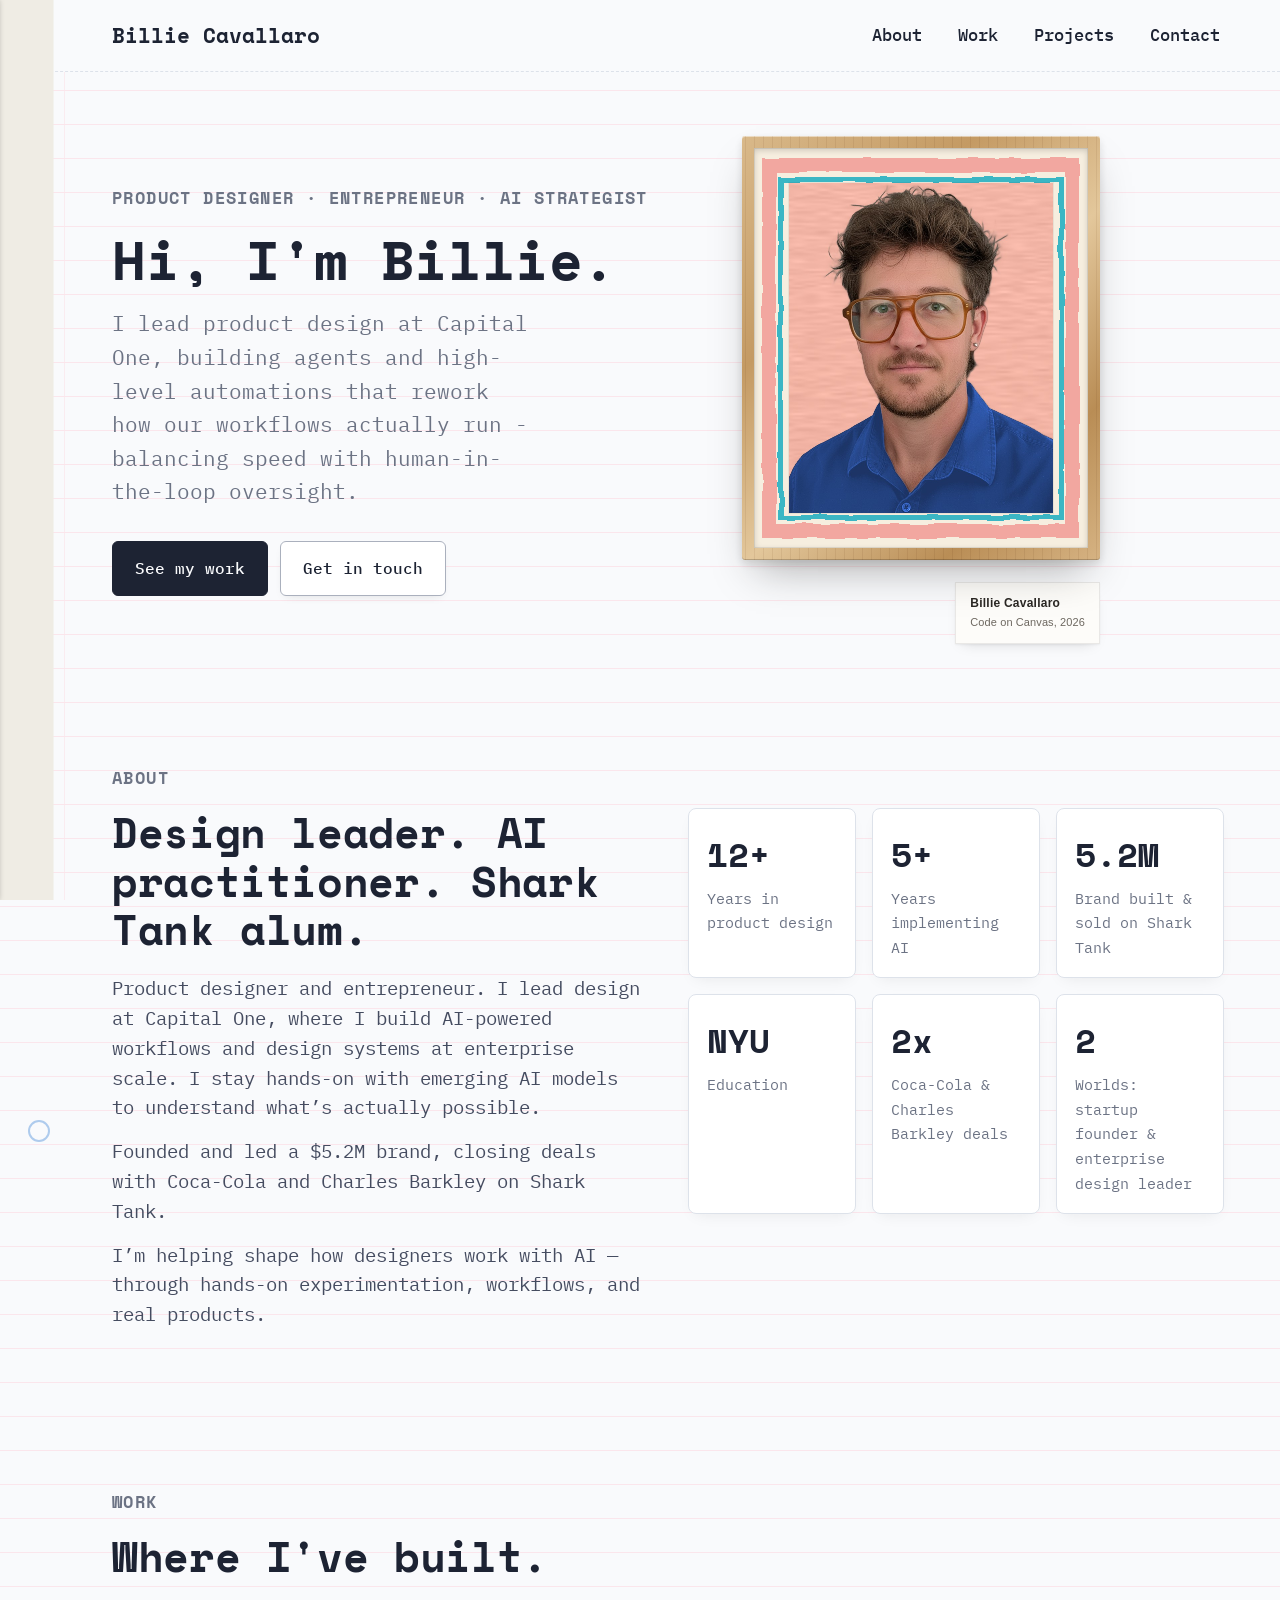
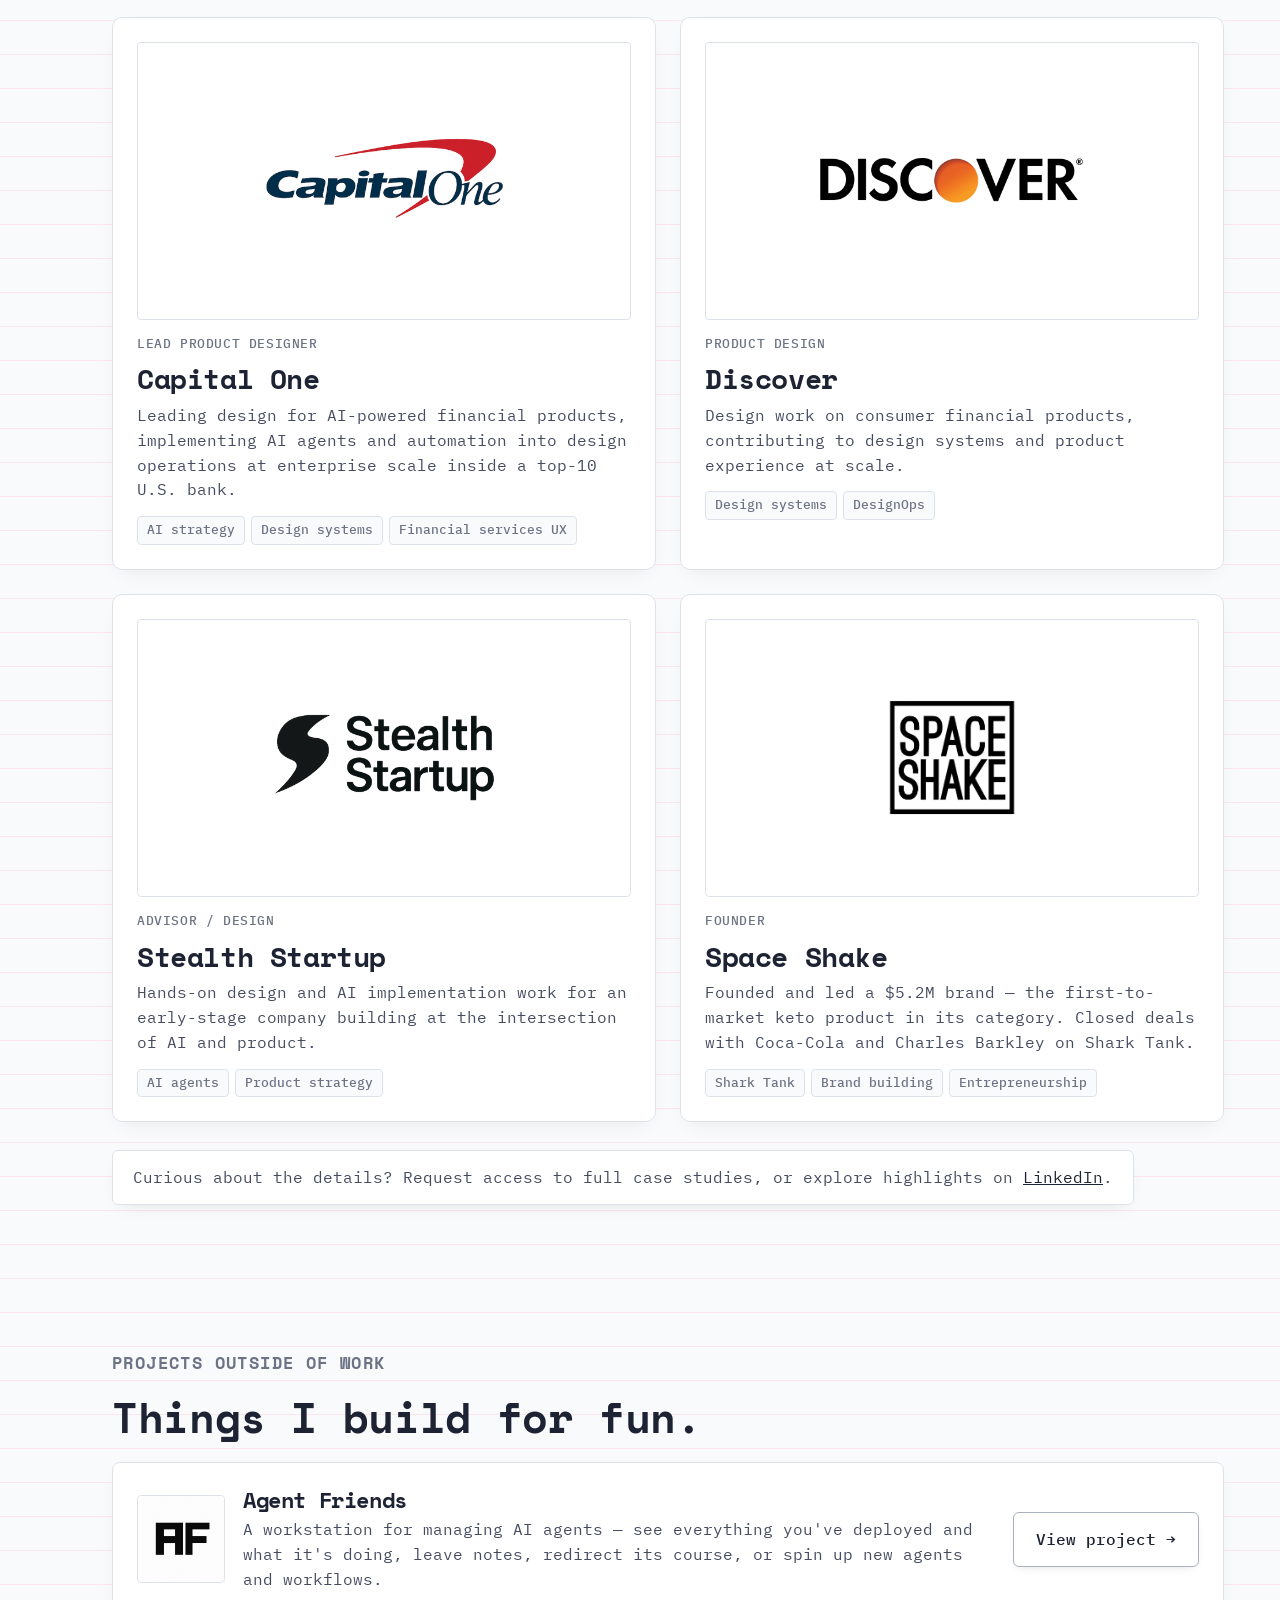
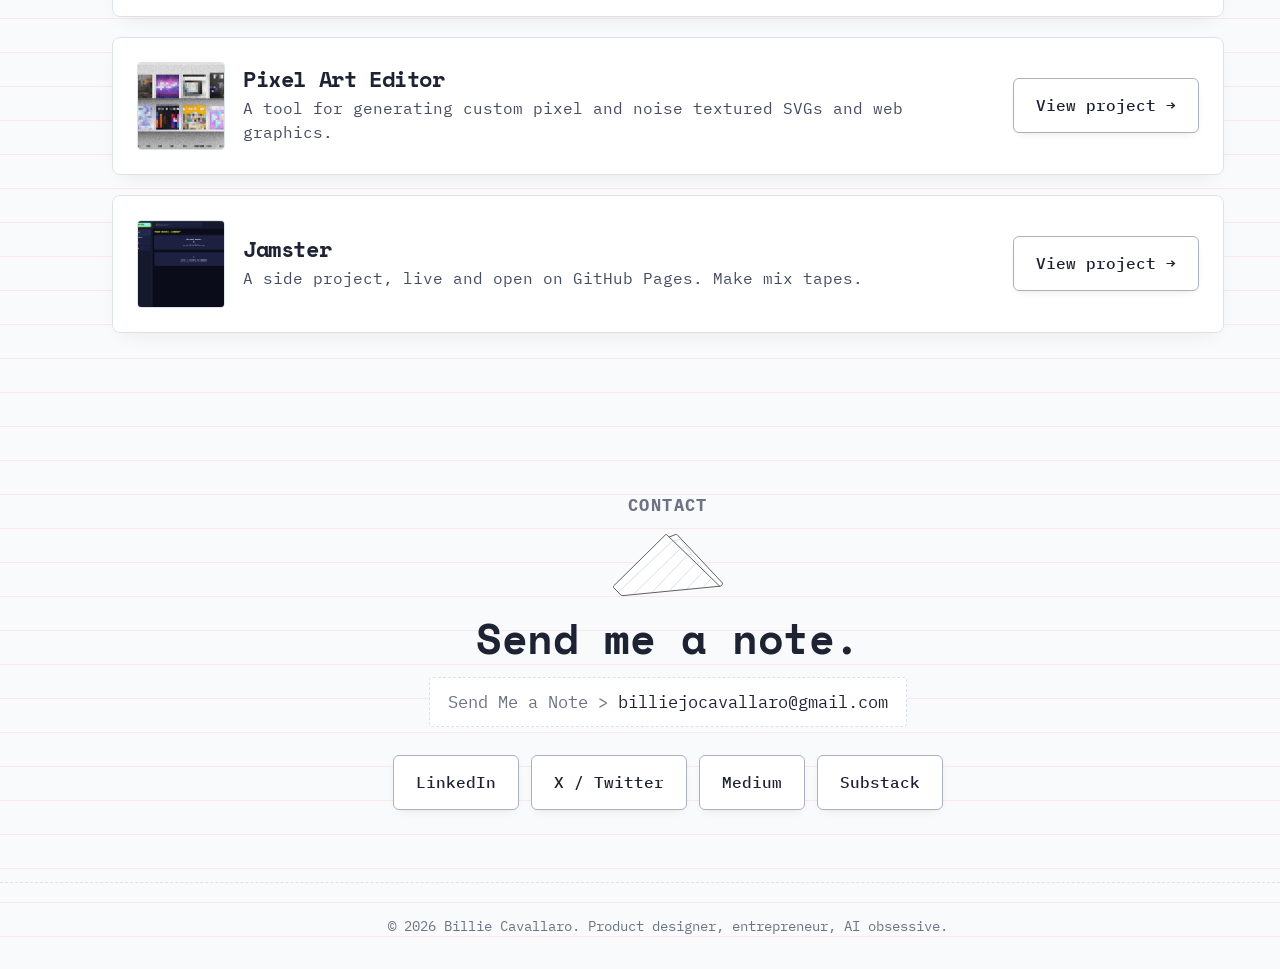
==== index.html @ ce6bfb86 "Update stat numbers in index.html" ====
<!DOCTYPE html>
<html lang="en">
<head>
<meta charset="UTF-8">
<meta name="viewport" content="width=device-width, initial-scale=1">

<title>Billie Cavallaro — Product Designer, AI Strategist, Shark Tank Alumnus</title>
<meta name="description" content="Lead product designer at Capital One with 10+ years in AI. Shark Tank alumnus who built a $5.2M brand with Coca-Cola and Charles Barkley. Teaching designers how to actually use AI.">
<meta name="author" content="Billie Cavallaro">
<meta name="robots" content="index, follow">
<link rel="canonical" href="https://www.billiecavallaro.com/">

<!-- Open Graph -->
<meta property="og:type" content="website">
<meta property="og:url" content="https://www.billiecavallaro.com/">
<meta property="og:title" content="Billie Cavallaro — Product Designer, AI Strategist, Shark Tank Alumnus">
<meta property="og:description" content="Lead product designer at Capital One with 10+ years in AI. Shark Tank alumnus who built a $5.2M brand with Coca-Cola and Charles Barkley. Teaching designers how to actually use AI.">
<meta property="og:image" content="https://www.billiecavallaro.com/assets/images/og-cover.png">
<meta property="og:site_name" content="Billie Cavallaro">

<!-- Twitter -->
<meta name="twitter:card" content="summary_large_image">
<meta name="twitter:title" content="Billie Cavallaro — Product Designer, AI Strategist, Shark Tank Alumnus">
<meta name="twitter:description" content="Lead product designer at Capital One with 10+ years in AI. Shark Tank alumnus. Teaching designers how to use AI.">
<meta name="twitter:image" content="https://www.billiecavallaro.com/assets/images/og-cover.png">
<meta name="twitter:site" content="@billiefun">

<link rel="preconnect" href="https://fonts.googleapis.com">
<link rel="preconnect" href="https://fonts.gstatic.com" crossorigin>
<link href="https://fonts.googleapis.com/css2?family=Space+Mono:wght@400;700&family=IBM+Plex+Mono:wght@400;500;600&display=swap" rel="stylesheet">
<link rel="stylesheet" href="assets/css/styles.css">
<link rel="icon" type="image/png" href="assets/images/favicon.png">
<link rel="apple-touch-icon" href="assets/images/favicon.png">

<script type="application/ld+json">
{
  "@context": "https://schema.org",
  "@type": "Person",
  "name": "Billie Cavallaro",
  "url": "https://www.billiecavallaro.com",
  "jobTitle": "Lead Product Designer",
  "description": "Lead product designer and AI strategist with 15+ years of design experience and 10+ years of hands-on AI knowledge. Shark Tank alumnus.",
  "worksFor": {
    "@type": "Organization",
    "name": "Capital One"
  },
  "alumniOf": {
    "@type": "CollegeOrUniversity",
    "name": "New York University"
  },
  "sameAs": [
    "https://www.linkedin.com/in/billiecavallaro/",
    "https://x.com/BillieCavallaro",
    "https://substack.com/@billiecavallaro",
    "https://medium.com/@billiejocavallaro"
  ]
}
</script>
</head>
<body>
<!-- ============================================================
  NOTEBOOK INTRO: a composition-notebook cover fills the screen,
  then swings open on its spine to reveal the site underneath.
  Plays on every page load (including refresh). Click / tap / any key opens it sooner.
============================================================ -->
<style>
  #nbIntro{position:fixed;inset:0;z-index:99999;perspective:2400px;perspective-origin:0 50%;overflow:hidden;cursor:pointer}
  #nbIntro.opening{pointer-events:none}
  #nbIntro .spine{position:absolute;top:0;bottom:0;left:0;width:clamp(22px,4.2vw,56px);z-index:3;
    background:linear-gradient(90deg,#000 0,#1c1c1c 55%,#0a0a0a 100%);box-shadow:3px 0 6px rgba(0,0,0,.35);
    transition:transform .5s cubic-bezier(.5,0,.75,0) 1.15s}
  #nbIntro.opening .spine{transform:translateX(-110%)}
  #nbIntro .cast{position:absolute;inset:0;z-index:1;pointer-events:none;opacity:0;
    background:linear-gradient(90deg,rgba(0,0,0,.45),rgba(0,0,0,.12) 45%,transparent 80%)}
  #nbIntro.opening .cast{animation:nbCast 1.5s ease-in-out forwards}
  @keyframes nbCast{0%{opacity:0}35%{opacity:1}100%{opacity:0}}
  #nbIntro .cover{position:absolute;top:0;bottom:0;right:0;left:clamp(22px,4.2vw,56px);z-index:2;
    transform-origin:left center;transform-style:preserve-3d;transition:transform 1.5s cubic-bezier(.55,.05,.35,1)}
  #nbIntro.opening .cover{transform:rotateY(-178deg)}
  #nbIntro .face{position:absolute;inset:0;backface-visibility:hidden;-webkit-backface-visibility:hidden}
  #nbIntro .front{background:var(--nb-marble,none) 0 0/clamp(320px,38vw,580px) auto,#fbfaf6;display:grid;place-items:center}
  #nbIntro .front::after{content:"";position:absolute;inset:0;pointer-events:none;
    background:linear-gradient(90deg,rgba(0,0,0,.18),transparent 3%),radial-gradient(ellipse at 50% 45%,transparent 55%,rgba(0,0,0,.12))}
  #nbIntro .shade{position:absolute;inset:0;z-index:2;background:#000;opacity:0;transition:opacity 1.5s ease;pointer-events:none}
  #nbIntro.opening .shade{opacity:.45}
  #nbIntro .inside{transform:rotateY(180deg);background:#efece4}
  #nbIntro .label{position:relative;width:min(78vw,600px);aspect-ratio:1.85;background:#fff;border:3px solid #111;
    border-radius:13%/24%;box-shadow:0 2px 0 rgba(0,0,0,.08)}
  #nbIntro .label::before{content:"";position:absolute;inset:7px;border:1.5px solid #111;border-radius:12%/22%}
  #nbIntro .label i{position:absolute;left:11%;right:11%;height:2px;background:#111}
  #nbIntro .label i:nth-child(1){top:46%}#nbIntro .label i:nth-child(2){top:61%}#nbIntro .label i:nth-child(3){top:76%}
  /* "Billie" is drawn as fixed vector outlines (no web font), so it looks identical everywhere */
  #nbIntro .label svg{position:absolute;left:50%;top:7%;width:65%;height:auto;overflow:visible;transform:translateX(-50%) rotate(-4deg)}
  @media (prefers-reduced-motion:reduce){#nbIntro{display:none!important}}
</style>
<script>if('scrollRestoration' in history)history.scrollRestoration='manual';</script>

<div id="nbIntro" aria-hidden="true">
  <div class="cast"></div>
  <div class="cover">
    <div class="face front">
      <div class="label"><i></i><i></i><i></i><svg viewBox="0 0 1766 1000" role="img" aria-label="Billie"><path fill="#0d0d0d" stroke="#0d0d0d" stroke-width="28" stroke-linejoin="round" stroke-linecap="round" d="M516 449Q516 475 504 500Q492 525 474 547Q456 569 435 587.5Q414 606 397 619Q379 633 355 649Q331 665 308.5 679Q286 693 269 704.5Q252 716 248 720L219 743Q214 747 207.5 748Q201 749 197 749Q190 749 186 741.5Q182 734 182 726Q182 720 193.5 704.5Q205 689 220 678Q235 667 257 656Q279 645 317 621Q336 609 363 589.5Q390 570 414 547.5Q438 525 455 500.5Q472 476 472 453Q472 444 450.5 434.5Q429 425 390 425Q350 425 306 437Q262 449 224.5 463Q187 477 160 489Q133 501 127 501Q130 524 134.5 557.5Q139 591 144 622Q149 658 155 697H159Q161 707 167 726Q173 745 173 756Q173 772 161 772Q155 772 147.5 761Q140 750 132.5 735Q125 720 119.5 705.5Q114 691 112 685Q103 652 94.5 609Q86 566 79.5 522.5Q73 479 69.5 440.5Q66 402 66 377Q66 370 69.5 365Q73 360 73 355Q73 350 70.5 347.5Q68 345 68 339Q68 336 69.5 332.5Q71 329 78 329Q85 331 91.5 331Q98 331 103 333.5Q108 336 111 342Q114 348 114 361V367Q114 369 113.5 371.5Q113 374 113 376Q113 393 114 403Q115 413 117 413Q120 413 138.5 398.5Q157 384 183 362Q209 340 239.5 313Q270 286 298 261Q309 251 328 232.5Q347 214 365.5 193Q384 172 397.5 153.5Q411 135 411 125Q411 115 405 115Q397 115 371 122Q345 129 312 140.5Q279 152 244 167Q209 182 182 198Q154 217 126 240Q98 263 75.5 283.5Q53 304 38.5 318.5Q24 333 23 335Q21 337 21 339Q21 341 22.5 344.5Q24 348 24 350Q24 353 20 355Q16 357 11 357Q3 357 -9 353.5Q-21 350 -21 334Q-21 320 -5 299Q11 278 36.5 254Q62 230 93 206.5Q124 183 154 163Q184 144 219.5 126.5Q255 109 289.5 96Q324 83 355 75.5Q386 68 406 68Q414 68 424 70Q434 72 443 76Q452 80 458 86.5Q464 93 464 102Q464 129 448 157.5Q432 186 406 215Q380 244 347.5 273.5Q315 303 282.5 330.5Q250 358 220 383.5Q190 409 170 430Q181 426 206 416.5Q231 407 260.5 397.5Q290 388 320 381Q350 374 373 374Q380 374 403 375Q426 376 451 383Q476 390 496 405.5Q516 421 516 449ZM684 290Q684 292 677 298Q670 304 660.5 310.5Q651 317 641 322Q631 327 625 327Q621 327 614.5 326.5Q608 326 601.5 323Q595 320 590 314.5Q585 309 585 300Q585 286 595 273.5Q605 261 621 261Q624 261 634.5 263.5Q645 266 656 270Q667 274 675.5 279Q684 284 684 290ZM717 664Q717 671 706.5 676Q696 681 691 681Q681 681 673 668Q665 655 659 638Q653 621 649 605.5Q645 590 643 584Q640 574 635 560Q630 546 625.5 533Q621 520 618 510Q615 500 615 499Q615 485 620.5 473Q626 461 634 461Q643 461 653 475Q663 489 672.5 510.5Q682 532 690 557.5Q698 583 704 605.5Q710 628 713.5 644.5Q717 661 717 664ZM933 721Q933 729 927 733Q921 737 913 737Q904 737 894.5 720Q885 703 876 677Q867 651 859 620.5Q851 590 845 563.5Q839 537 835.5 519Q832 501 832 499Q832 495 828.5 478Q825 461 819.5 425Q814 389 807.5 331.5Q801 274 794 189Q794 180 797 166Q800 152 811 152Q825 152 832.5 171Q840 190 844.5 218Q849 246 851 276.5Q853 307 856 330Q860 362 863.5 388Q867 414 870.5 439.5Q874 465 879.5 493Q885 521 893 555L933 721ZM1164 721Q1164 729 1158 733Q1152 737 1144 737Q1135 737 1125.5 720Q1116 703 1107 677Q1098 651 1090 620.5Q1082 590 1076 563.5Q1070 537 1066.5 519Q1063 501 1063 499Q1063 495 1059.5 478Q1056 461 1050.5 425Q1045 389 1038.5 331.5Q1032 274 1025 189Q1025 180 1028 166Q1031 152 1042 152Q1056 152 1063.5 171Q1071 190 1075.5 218Q1080 246 1082 276.5Q1084 307 1087 330Q1091 362 1094.5 388Q1098 414 1101.5 439.5Q1105 465 1110.5 493Q1116 521 1124 555L1164 721ZM1321 290Q1321 292 1314 298Q1307 304 1297.5 310.5Q1288 317 1278 322Q1268 327 1262 327Q1258 327 1251.5 326.5Q1245 326 1238.5 323Q1232 320 1227 314.5Q1222 309 1222 300Q1222 286 1232 273.5Q1242 261 1258 261Q1261 261 1271.5 263.5Q1282 266 1293 270Q1304 274 1312.5 279Q1321 284 1321 290ZM1354 664Q1354 671 1343.5 676Q1333 681 1328 681Q1318 681 1310 668Q1302 655 1296 638Q1290 621 1286 605.5Q1282 590 1280 584Q1277 574 1272 560Q1267 546 1262.5 533Q1258 520 1255 510Q1252 500 1252 499Q1252 485 1257.5 473Q1263 461 1271 461Q1280 461 1290 475Q1300 489 1309.5 510.5Q1319 532 1327 557.5Q1335 583 1341 605.5Q1347 628 1350.5 644.5Q1354 661 1354 664ZM1715 645Q1716 647 1716 651Q1716 657 1707 669Q1704 673 1694 682Q1684 691 1667 700Q1650 709 1625.5 716Q1601 723 1568 723Q1545 723 1523 712.5Q1501 702 1484 681.5Q1467 661 1456 630.5Q1445 600 1445 559Q1445 520 1455 486Q1465 452 1480.5 426Q1496 400 1515 385Q1534 370 1552 370Q1568 370 1584.5 376.5Q1601 383 1614.5 393Q1628 403 1636 415.5Q1644 428 1644 441Q1644 456 1630.5 472Q1617 488 1598 501.5Q1579 515 1560 523.5Q1541 532 1530 532Q1524 532 1519.5 526.5Q1515 521 1515 513Q1515 499 1527.5 491Q1540 483 1555 476.5Q1570 470 1582.5 461Q1595 452 1595 436Q1595 434 1590 426Q1585 418 1563 418Q1553 418 1540 429.5Q1527 441 1515 460.5Q1503 480 1495 506.5Q1487 533 1487 564Q1487 590 1496.5 611Q1506 632 1521 646.5Q1536 661 1556 669Q1576 677 1597 677Q1612 677 1629.5 670.5Q1647 664 1662.5 656.5Q1678 649 1689.5 642.5Q1701 636 1704 636Q1707 636 1710.5 639Q1714 642 1715 645Z"/></svg></div>
      <div class="shade"></div>
    </div>
    <div class="face inside"></div>
  </div>
  <div class="spine"></div>
</div>

<script>
(function(){
  var nb=document.getElementById('nbIntro');if(!nb)return;
  if(window.matchMedia('(prefers-reduced-motion: reduce)').matches){nb.remove();return}
  // always land at the top, behind the cover (and drop any #section left in the URL)
  if(location.hash)history.replaceState(null,'',location.pathname+location.search);
  window.scrollTo(0,0);addEventListener('load',function(){if(!opened)window.scrollTo(0,0)});
    // Marble pattern: random black blobs on a seamless tile (generated here to keep the page light)
  (function(){
    var s=11;function r(){s|=0;s=s+0x6D2B79F5|0;var t=Math.imul(s^s>>>15,1|s);t=t+Math.imul(t^t>>>7,61|t)^t;return((t^t>>>14)>>>0)/4294967296}
    function u(a,b){return a+(b-a)*r()}
    var W=420,c=[],p='',n=0;
    while(c.length<30&&n++<5000){var x=u(0,W),y=u(0,W),ok=true;
      for(var i=0;i<c.length;i++){var dx=Math.min(Math.abs(x-c[i][0]),W-Math.abs(x-c[i][0])),dy=Math.min(Math.abs(y-c[i][1]),W-Math.abs(y-c[i][1]));if(dx*dx+dy*dy<4900){ok=false;break}}
      if(ok)c.push([x,y])}
    c.forEach(function(o){
      var R=u(24,42),k=6+Math.floor(r()*4),q=[];
      for(var i=0;i<k;i++){var a=2*Math.PI*i/k+u(-.35,.35),rr=R*(r()<.5?u(.35,.6):u(.7,1.25));if(r()<.3)rr*=1.5;q.push([rr*Math.cos(a)*u(.8,1.3),rr*Math.sin(a)])}
      var d='M'+q[0][0].toFixed(1)+' '+q[0][1].toFixed(1),t=.16;
      for(i=0;i<k;i++){var a0=q[(i-1+k)%k],a1=q[i],a2=q[(i+1)%k],a3=q[(i+2)%k];
        d+='C'+(a1[0]+(a2[0]-a0[0])*t).toFixed(1)+' '+(a1[1]+(a2[1]-a0[1])*t).toFixed(1)+' '+(a2[0]-(a3[0]-a1[0])*t).toFixed(1)+' '+(a2[1]-(a3[1]-a1[1])*t).toFixed(1)+' '+a2[0].toFixed(1)+' '+a2[1].toFixed(1)}
      d+='Z';var rot=Math.round(u(0,360));
      [-W,0,W].forEach(function(dx){[-W,0,W].forEach(function(dy){var X=o[0]+dx,Y=o[1]+dy;
        if(X>-60&&X<W+60&&Y>-60&&Y<W+60)p+='<path transform="translate('+X.toFixed(1)+' '+Y.toFixed(1)+') rotate('+rot+')" d="'+d+'"/>'})})
    });
    var svg='<svg xmlns="http://www.w3.org/2000/svg" width="'+W+'" height="'+W+'"><rect width="'+W+'" height="'+W+'" fill="#fbfaf6"/><g fill="#111">'+p+'</g></svg>';
    nb.style.setProperty('--nb-marble','url("data:image/svg+xml,'+encodeURIComponent(svg)+'")');
  })();
  var root=document.documentElement,prev=root.style.overflow;root.style.overflow='hidden';
  var opened=false,auto=setTimeout(open,1600);
  function open(){
    if(opened)return;opened=true;clearTimeout(auto);
    document.removeEventListener('keydown',open);
    nb.classList.add('opening');
    setTimeout(function(){root.style.overflow=prev},900);
    setTimeout(function(){nb.remove()},1750);
  }
  nb.addEventListener('click',open);
  document.addEventListener('keydown',open);
})();
</script>

<div class="margin-hole" style="top:80px;" aria-hidden="true"></div>
<div class="margin-hole" style="top:340px;" aria-hidden="true"></div>
<div class="margin-hole" style="top:600px;" aria-hidden="true"></div>
<div class="margin-hole" style="top:860px;" aria-hidden="true"></div>
<div class="margin-hole" style="top:1120px;" aria-hidden="true"></div>

<nav class="site-nav">
  <div class="container">
    <a href="#top" class="brand-mark">Billie Cavallaro</a>
    <button class="nav-toggle" id="navToggle" aria-label="Toggle navigation menu" aria-expanded="false" aria-controls="navLinks"><span></span></button>
    <div class="nav-links" id="navLinks">
      <a href="#about">About</a>
      <a href="#work">Work</a>
      <a href="#projects">Projects</a>
      <a href="#contact">Contact</a>
    </div>
  </div>
</nav>

<header id="top" class="hero-band">
  <div class="container hero-inner">
    <div data-reveal>
      <p class="eyebrow">Product Designer · Entrepreneur · AI Strategist</p>
      <h1>Hi, I'm Billie.</h1>
      <p class="hero-sub">I lead product design at Capital One, building agents and high-level automations that rework how our workflows actually run - balancing speed with human-in-the-loop oversight.</p>
      <div class="hero-cta">
        <a class="btn-primary" href="#work">See my work</a>
        <a class="btn-outline" href="#contact">Get in touch</a>
      </div>
    </div>
    <!-- "Watching You": Hockney-style framed portrait; eyes follow the cursor and blink -->
    <style>
/* ---------- Hockney-style framed portrait ---------- */
.hk-frame{position:relative;max-width:clamp(340px,28vw,500px);padding:12px;border-radius:3px;
  background:linear-gradient(135deg,#d9b98a,#c49a63 30%,#e3c79b 55%,#b98d55 80%,#d6b383);
  box-shadow:0 1px 0 rgba(255,255,255,.5) inset,0 -1px 0 rgba(0,0,0,.2) inset,0 22px 40px -14px rgba(33,31,28,.35),0 4px 10px rgba(33,31,28,.12)}
.hk-frame::before{content:"";position:absolute;inset:0;border-radius:3px;pointer-events:none;opacity:.35;mix-blend-mode:multiply;
  background:repeating-linear-gradient(90deg,rgba(120,80,30,.0) 0 3px,rgba(120,80,30,.25) 3px 4px,rgba(120,80,30,0) 4px 9px)}
.hk-canvasboard{position:relative;padding:10.5%;background:#f6eedf;box-shadow:inset 0 0 0 1px rgba(0,0,0,.08),inset 0 2px 6px rgba(0,0,0,.18)}
/* painted border: hand-painted bands (wobbly via SVG filter) */
.hk-band{position:absolute;pointer-events:none;filter:url(#hkWobble)}
.hk-band.b1{inset:2.6%;border:clamp(8px,1.6vw,14px) solid #f2a7a0}
.hk-band.b2{inset:7.2%;border:clamp(3px,.5vw,5px) solid #3bb6c4}
.hk-painting{position:relative;aspect-ratio:4/5;overflow:hidden;background:#cfe6ea;box-shadow:0 0 0 1px rgba(0,0,0,.06)}
.hk-painting img,.hk-painting canvas{position:absolute;inset:0;width:100%;height:100%;object-fit:cover;display:block}
.hk-painting canvas{opacity:0;transition:opacity .3s}
.hk-painting.ready canvas{opacity:1}
.hk-painting.ready img{visibility:hidden}
/* museum wall label */
.hk-figure{margin:0;max-width:clamp(340px,28vw,500px)}
.hk-figure .hk-frame{max-width:none}
.hk-label{margin:22px 0 0 auto;width:max-content;max-width:230px;padding:11px 14px 12px;background:#fdfcf9;
  border:1px solid rgba(0,0,0,.08);box-shadow:0 1px 2px rgba(0,0,0,.06),0 6px 14px -8px rgba(0,0,0,.18);
  font:400 11px/1.5 "Helvetica Neue",Helvetica,Arial,sans-serif;color:#2a2723;letter-spacing:.01em}
.hk-label b{display:block;font-weight:600;font-size:12px;letter-spacing:.02em}
.hk-label .m{display:block;margin-top:2px;color:#6d6860}
@media (max-width:640px){.hk-figure{max-width:300px}.hk-frame{padding:9px}.hk-label{margin-top:16px}}
    </style>
    <figure class="hk-figure" data-reveal style="transition-delay:0.15s;">
      <div class="hk-frame">
        <div class="hk-canvasboard">
          <span class="hk-band b1" aria-hidden="true"></span><span class="hk-band b2" aria-hidden="true"></span>
          <div class="hk-painting" data-eyes='[{"x":352,"y":375.5,"r":13.5,"w":31,"h":12.5},{"x":508,"y":371,"r":13.5,"w":31,"h":12.5}]'>
            <img src="assets/images/headshot-hockney-pink.jpg" alt="Billie Cavallaro, product designer" loading="eager">
          </div>
        </div>
        <svg width="0" height="0" style="position:absolute" aria-hidden="true"><filter id="hkWobble"><feTurbulence type="fractalNoise" baseFrequency="0.035" numOctaves="2" seed="4"/><feDisplacementMap in="SourceGraphic" scale="5"/></filter></svg>
      </div>
      <figcaption class="hk-label">
        <b>Billie Cavallaro</b>
        <span class="m">Code on Canvas, 2026</span>
      </figcaption>
    </figure>
    <script>
/* "Watching You": eyes follow the cursor (desktop) or wander gently (touch),
   with one slow blink on arrival and an occasional natural blink after.
   Config lives on .hk-painting: data-eyes = JSON list of eyes in the image's
   natural pixel coords: {x,y} iris centre, r iris radius, w/h half-size of the eye opening. */
(function(){
  var box=document.querySelector('.hk-painting');if(!box)return;
  var img=box.querySelector('img');var eyes;try{eyes=JSON.parse(box.dataset.eyes)}catch(e){return}
  var reduce=window.matchMedia('(prefers-reduced-motion: reduce)').matches;
  function start(){
    var W=img.naturalWidth,H=img.naturalHeight;if(!W)return;
    var cv=document.createElement('canvas');cv.width=W;cv.height=H;cv.setAttribute('aria-hidden','true');
    var g=cv.getContext('2d');
    var src=document.createElement('canvas');src.width=W;src.height=H;var sg=src.getContext('2d');sg.drawImage(img,0,0);
    var px;try{px=sg.getImageData(0,0,W,H).data}catch(e){return} // tainted canvas -> leave the plain image
    function at(x,y){x=Math.round(x);y=Math.round(y);var i=(y*W+x)*4;return[px[i],px[i+1],px[i+2]]}
    function avg(list){var s=[0,0,0];list.forEach(function(c){s[0]+=c[0];s[1]+=c[1];s[2]+=c[2]});
      return 'rgb('+Math.round(s[0]/list.length)+','+Math.round(s[1]/list.length)+','+Math.round(s[2]/list.length)+')'}
    // base: irises painted out with the white of the eye
    var base=document.createElement('canvas');base.width=W;base.height=H;var bg=base.getContext('2d');bg.drawImage(img,0,0);
    eyes.forEach(function(e){
      var col=avg([at(e.x-e.w*.72,e.y+e.h*.15),at(e.x+e.w*.72,e.y+e.h*.15)]);
      // eyelid skin: real texture copied from just above and below the eye
      e.x0=Math.round(e.x-e.w-4);e.pw=Math.round(2*e.w+8);e.ph=Math.round(2*e.h+6);
      e.up=document.createElement('canvas');e.up.width=e.pw;e.up.height=e.ph;
      e.up.getContext('2d').drawImage(src,e.x0,Math.round(e.y-e.h-e.ph),e.pw,e.ph,0,0,e.pw,e.ph);
      e.dn=document.createElement('canvas');e.dn.width=e.pw;e.dn.height=e.ph;
      e.dn.getContext('2d').drawImage(src,e.x0,Math.round(e.y+e.h),e.pw,e.ph,0,0,e.pw,e.ph);
      bg.save();bg.beginPath();bg.ellipse(e.x,e.y,e.w,e.h,0,0,7);bg.clip();
      bg.fillStyle=col;bg.beginPath();bg.arc(e.x,e.y,e.r+1.5,0,7);bg.fill();
      var gr=bg.createLinearGradient(0,e.y-e.h,0,e.y);gr.addColorStop(0,'rgba(60,40,30,.35)');gr.addColorStop(1,'rgba(60,40,30,0)');
      bg.fillStyle=gr;bg.fillRect(e.x-e.w,e.y-e.h,e.w*2,e.h);bg.restore();
      var s=Math.ceil(e.r*2+4),p=document.createElement('canvas');p.width=p.height=s;var pg=p.getContext('2d');
      pg.drawImage(src,e.x-s/2,e.y-s/2,s,s,0,0,s,s);
      pg.globalCompositeOperation='destination-in';
      var m=pg.createRadialGradient(s/2,s/2,e.r-1.5,s/2,s/2,e.r+1);m.addColorStop(0,'#000');m.addColorStop(1,'rgba(0,0,0,0)');
      pg.fillStyle=m;pg.fillRect(0,0,s,s);e.patch=p;e.s=s;
    });
    var cur={x:0,y:0},tgt={x:0,y:0},lid=0;
    function draw(){
      g.drawImage(base,0,0);
      eyes.forEach(function(e){g.save();g.beginPath();g.ellipse(e.x,e.y,e.w,e.h,0,0,7);g.clip();
        g.drawImage(e.patch,e.x-e.s/2+cur.x*e.r*.55,e.y-e.s/2+cur.y*e.r*.3);
        if(lid>0){ // upper eyelid slides down; closed eye ends as a soft lash line
          var x0=e.x0,x1=e.x0+e.pw,top=e.y-e.h-3,edge=top+(e.y+e.h*.4-top)*lid,dip=e.h*.32*Math.min(1,lid*1.6);
          g.save();g.beginPath();g.moveTo(x0,top-4);g.lineTo(x1,top-4);g.lineTo(x1,edge-dip);
          g.quadraticCurveTo(e.x,edge+dip,x0,edge-dip);g.closePath();g.clip();
          g.drawImage(e.up,x0,edge+dip-e.ph);g.restore();
          if(lid>.5){g.save();g.globalAlpha=Math.min(1,(lid-.5)/.35);g.beginPath();g.moveTo(x0,edge-dip);
            g.quadraticCurveTo(e.x,edge+dip,x1,edge-dip);g.lineTo(x1,e.y+e.h+4);g.lineTo(x0,e.y+e.h+4);g.closePath();g.clip();
            g.drawImage(e.dn,x0,edge-dip);g.restore()}
          g.beginPath();g.moveTo(x1-3,edge-dip);g.quadraticCurveTo(e.x,edge+dip,x0+3,edge-dip);
          g.strokeStyle='rgba(52,34,28,'+(.75*Math.min(1,lid*2.5))+')';g.lineWidth=2;g.lineCap='round';g.stroke()}
        g.restore()});
    }
    box.appendChild(cv);draw();box.classList.add('ready');
    if(reduce)return;
    function eyeCentre(){var r=cv.getBoundingClientRect(),k=r.width/W,
      mx=0,my=0;eyes.forEach(function(e){mx+=e.x;my+=e.y});mx/=eyes.length;my/=eyes.length;
      return{x:r.left+mx*k,y:r.top+my*k}}
    function look(cx,cy){var c=eyeCentre(),dx=cx-c.x,dy=cy-c.y,d=Math.hypot(dx,dy)||1,f=Math.tanh(d/260);
      tgt.x=dx/d*f;tgt.y=dy/d*f}
    var fine=window.matchMedia('(hover:hover) and (pointer:fine)').matches;
    if(fine){window.addEventListener('pointermove',function(ev){look(ev.clientX,ev.clientY)},{passive:true});
      document.addEventListener('mouseleave',function(){tgt.x=tgt.y=0})}
    else{(function wander(){var r=Math.random();
        if(r<.35){tgt.x=0;tgt.y=0}else{var a=Math.random()*6.28,m=.35+Math.random()*.55;tgt.x=Math.cos(a)*m;tgt.y=Math.sin(a)*m*.7}
        setTimeout(wander,1400+Math.random()*2200)})();
      window.addEventListener('touchstart',function(ev){var t=ev.touches[0];if(t)look(t.clientX,t.clientY)},{passive:true})}
    // blinks: one slow blink once the visitor arrives, then an occasional natural one
    var blinkAt=0,blinkSlow=false,firstDone=false,visible=false;
    function blink(slow){blinkAt=performance.now();blinkSlow=slow}
    function lidAt(now){if(!blinkAt)return 0;var t=now-blinkAt,c=blinkSlow?150:110,h=blinkSlow?80:40,o=blinkSlow?220:170;
      if(t<c){var u=t/c;return u*u}if(t<c+h)return 1;if(t<c+h+o){u=(t-c-h)/o;return 1-u*(2-u)}blinkAt=0;return 0}
    (function idleBlink(){setTimeout(function(){if(firstDone&&visible&&!blinkAt)blink(false);idleBlink()},7000+Math.random()*8000)})();
    function maybeFirst(){if(firstDone||!visible||document.getElementById('nbIntro'))return;firstDone=true;setTimeout(function(){blink(true)},900)}
    setInterval(maybeFirst,250);
    var running=false;
    function tick(now){if(!running)return;
      var dx=tgt.x-cur.x,dy=tgt.y-cur.y,l=lidAt(now),moved=Math.abs(dx)+Math.abs(dy)>.002;
      if(moved){cur.x+=dx*(fine?.18:.22);cur.y+=dy*(fine?.18:.22)}
      if(moved||l!==lid){lid=l;draw()}
      requestAnimationFrame(tick)}
    if('IntersectionObserver' in window){new IntersectionObserver(function(en){visible=en[0].isIntersecting;
        if(visible&&!running){running=true;requestAnimationFrame(tick)}else if(!visible){running=false}},{threshold:.4}).observe(box)}
    else{visible=running=true;requestAnimationFrame(tick)}
  }
  if(img.complete&&img.naturalWidth)start();else img.addEventListener('load',start);
})();
    </script>
  </div>
</header>

<main>

  <section id="about" class="section">
    <img class="paper-plane" src="assets/images/paper-plane.png" alt="" aria-hidden="true">
    <div class="container">
      <p class="eyebrow" data-reveal>About</p>
      <div class="about-grid">
        <div data-reveal>
          <h2 class="section-title" style="margin-bottom:20px;">Design leader. AI practitioner. Shark Tank alum.</h2>
          <p>Product designer and entrepreneur. I lead design at Capital One, where I build AI-powered workflows and design systems at enterprise scale. I stay hands-on with emerging AI models to understand what’s actually possible.</p>
          <p>Founded and led a $5.2M brand, closing deals with Coca-Cola and Charles Barkley on Shark Tank.</p>
          <p>I’m helping shape how designers work with AI — through hands-on experimentation, workflows, and real products.</p>
        </div>
        <div class="stat-row" data-reveal style="transition-delay:0.1s;">
          <div class="stat-card">
            <div class="stat-number">12+</div>
            <div class="stat-label">Years in product design</div>
          </div>
          <div class="stat-card">
            <div class="stat-number">5+</div>
            <div class="stat-label">Years implementing AI</div>
          </div>
          <div class="stat-card">
            <div class="stat-number">5.2M</div>
            <div class="stat-label">Brand built &amp; sold on Shark Tank</div>
          </div>
          <div class="stat-card">
            <div class="stat-number">NYU</div>
            <div class="stat-label">Education</div>
          </div>
          <div class="stat-card">
            <div class="stat-number">2x</div>
            <div class="stat-label">Coca-Cola &amp; Charles Barkley deals</div>
          </div>
          <div class="stat-card">
            <div class="stat-number">2</div>
            <div class="stat-label">Worlds: startup founder &amp; enterprise design leader</div>
          </div>
        </div>
      </div>
    </div>
  </section>

  <section id="work" class="section section-soft">
    <div class="container">
      <p class="eyebrow" data-reveal>Work</p>
      <h2 class="section-title" data-reveal>Where I've built.</h2>
      <div class="work-grid">
        <article class="work-card" data-reveal>
          <div class="card-thumb card-thumb-logo">
            <img src="assets/images/work-capital-one.png" alt="Capital One logo" loading="lazy"
                 onerror="this.parentElement.remove();">
          </div>
          <div class="role">Lead Product Designer</div>
          <h3>Capital One</h3>
          <p>Leading design for AI-powered financial products, implementing AI agents and automation into design operations at enterprise scale inside a top-10 U.S. bank.</p>
          <div class="tags">
            <span class="tag">AI strategy</span>
            <span class="tag">Design systems</span>
            <span class="tag">Financial services UX</span>
          </div>
        </article>
        <article class="work-card" data-reveal style="transition-delay:0.06s;">
          <div class="card-thumb card-thumb-logo">
            <img src="assets/images/work-discover.png" alt="Discover logo" loading="lazy"
                 onerror="this.parentElement.remove();">
          </div>
          <div class="role">Product Design</div>
          <h3>Discover</h3>
          <p>Design work on consumer financial products, contributing to design systems and product experience at scale.</p>
          <div class="tags">
            <span class="tag">Design systems</span>
            <span class="tag">DesignOps</span>
          </div>
        </article>
        <article class="work-card" data-reveal style="transition-delay:0.12s;">
          <div class="card-thumb card-thumb-logo">
            <img src="assets/images/work-stealth.png" alt="Stealth Startup logo" loading="lazy"
                 onerror="this.parentElement.remove();">
          </div>
          <div class="role">Advisor / Design</div>
          <h3>Stealth Startup</h3>
          <p>Hands-on design and AI implementation work for an early-stage company building at the intersection of AI and product.</p>
          <div class="tags">
            <span class="tag">AI agents</span>
            <span class="tag">Product strategy</span>
          </div>
        </article>
        <article class="work-card" data-reveal style="transition-delay:0.18s;">
          <div class="card-thumb card-thumb-logo">
            <img src="assets/images/work-space-shake.png" alt="Space Shake logo" loading="lazy"
                 onerror="this.parentElement.remove();">
          </div>
          <div class="role">Founder</div>
          <h3>Space Shake</h3>
          <p>Founded and led a $5.2M brand — the first-to-market keto product in its category. Closed deals with Coca-Cola and Charles Barkley on Shark Tank.</p>
          <div class="tags">
            <span class="tag">Shark Tank</span>
            <span class="tag">Brand building</span>
            <span class="tag">Entrepreneurship</span>
          </div>
        </article>
      </div>
      <p class="case-study-note"><span class="sticky-note">Curious about the details? Request access to full case studies, or explore highlights on <a href="https://www.linkedin.com/in/billiecavallaro/" target="_blank" rel="noopener">LinkedIn</a>.</span></p>
    </div>
  </section>

  <section id="projects" class="section">
    <div class="container">
      <p class="eyebrow" data-reveal>Projects Outside of Work</p>
      <h2 class="section-title" data-reveal>Things I build for fun.</h2>
      <div class="project-card" data-reveal>
        <div class="project-card-body">
          <div class="project-thumb">
            <img src="assets/images/AF.jpg" alt="Agent Friends project screenshot" loading="lazy"
                 onerror="this.parentElement.remove();">
          </div>
          <div>
            <h3>Agent Friends</h3>
            <p>A workstation for managing AI agents — see everything you've deployed and what it's doing, leave notes, redirect its course, or spin up new agents and workflows.</p>
          </div>
        </div>
        <a class="btn-outline" href="https://billiecavallaro.github.io/AgentFriends/deploy/" target="_blank" rel="noopener">View project →</a>
      </div>
      <div class="project-card" data-reveal style="transition-delay:0.06s;">
        <div class="project-card-body">
          <div class="project-thumb">
            <img src="assets/images/project-pixel-art.png" alt="Pixel Art Editor project screenshot" loading="lazy"
                 onerror="this.parentElement.remove();">
          </div>
          <div>
            <h3>Pixel Art Editor</h3>
            <p>A tool for generating custom pixel and noise textured SVGs and web graphics.</p>
          </div>
        </div>
        <a class="btn-outline" href="https://billiecavallaro.github.io/pixel-and-noise/" target="_blank" rel="noopener">View project →</a>
      </div>
      <div class="project-card" data-reveal style="transition-delay:0.12s;">
        <div class="project-card-body">
          <div class="project-thumb">
            <img src="assets/images/project-jamster.png" alt="Jamster project screenshot" loading="lazy"
                 onerror="this.parentElement.remove();">
          </div>
          <div>
            <h3>Jamster</h3>
            <p>A side project, live and open on GitHub Pages. Make mix tapes.</p>
          </div>
        </div>
        <a class="btn-outline" href="https://billiecavallaro.github.io/Jamster/" target="_blank" rel="noopener">View project →</a>
      </div>
    </div>
  </section>

  <section id="contact" class="section contact-band">
    <div class="container">
      <p class="eyebrow" data-reveal>Contact</p>
      <button class="paper-football-wrap" id="footballBtn" aria-label="Flick the paper football" data-reveal>
        <img class="paper-football" id="football" src="assets/images/Paper-football.svg" alt="" aria-hidden="true">
      </button>
      <h2 data-reveal>Send me a note.</h2>
      <p class="note-box" data-reveal>Send Me a Note &gt; <a href="mailto:billiejocavallaro@gmail.com">billiejocavallaro@gmail.com</a></p>
      <div class="social-row" data-reveal style="transition-delay:0.1s;">
        <a class="btn-outline" href="https://www.linkedin.com/in/billiecavallaro/" target="_blank" rel="noopener">LinkedIn</a>
        <a class="btn-outline" href="https://x.com/BillieCavallaro" target="_blank" rel="noopener">X / Twitter</a>
        <a class="btn-outline" href="https://medium.com/@billiejocavallaro" target="_blank" rel="noopener">Medium</a>
        <a class="btn-outline" href="https://substack.com/@billiecavallaro" target="_blank" rel="noopener">Substack</a>
      </div>
    </div>
  </section>

</main>

<footer>
  <div class="container">
    <p>© <span id="year"></span> Billie Cavallaro. Product designer, entrepreneur, AI obsessive.</p>
  </div>
</footer>

<script>
  document.getElementById('year').textContent = new Date().getFullYear();

  // Mobile nav toggle
  var navToggle = document.getElementById('navToggle');
  var navLinks = document.getElementById('navLinks');
  if (navToggle && navLinks) {
    navToggle.addEventListener('click', function () {
      var isOpen = navLinks.classList.toggle('is-open');
      navToggle.setAttribute('aria-expanded', isOpen);
    });
    navLinks.querySelectorAll('a').forEach(function (link) {
      link.addEventListener('click', function () {
        navLinks.classList.remove('is-open');
        navToggle.setAttribute('aria-expanded', 'false');
      });
    });
  }

  // Paper football: click to flick, classic 90s desk-toy easter egg
  var footballBtn = document.getElementById('footballBtn');
  var football = document.getElementById('football');
  if (footballBtn && football) {
    footballBtn.addEventListener('click', function (e) {
      e.preventDefault();
      football.classList.remove('is-flicking');
      void football.offsetWidth; // restart animation
      football.classList.add('is-flicking');
    });
    football.addEventListener('animationend', function () {
      football.classList.remove('is-flicking');
    });
  }

  // Scroll-reveal: fade/slide elements in as they enter view.
  // Respects prefers-reduced-motion via CSS (transition disabled there).
  var revealEls = document.querySelectorAll('[data-reveal]');
  if ('IntersectionObserver' in window && revealEls.length) {
    var observer = new IntersectionObserver(function (entries) {
      entries.forEach(function (entry) {
        if (entry.isIntersecting) {
          entry.target.classList.add('is-visible');
          observer.unobserve(entry.target);
        }
      });
    }, { threshold: 0.15, rootMargin: '0px 0px -40px 0px' });
    revealEls.forEach(function (el) { observer.observe(el); });
  } else {
    revealEls.forEach(function (el) { el.classList.add('is-visible'); });
  }

  // Paper plane: launches once the About section scrolls into view.
  var aboutSection = document.getElementById('about');
  var plane = document.querySelector('.paper-plane');
  if (aboutSection && plane) {
    if ('IntersectionObserver' in window) {
      var planeObserver = new IntersectionObserver(function (entries) {
        entries.forEach(function (entry) {
          if (entry.isIntersecting) {
            plane.classList.add('is-flying');
            planeObserver.unobserve(entry.target);
          }
        });
      }, { threshold: 0.4 });
      planeObserver.observe(aboutSection);
    } else {
      plane.classList.add('is-flying');
    }
  }
</script>

</body>
</html>
---- assets/css/styles.css ----
/* Billie Cavallaro — billiecavallaro.com
   Notebook-paper background, clean old-computer monospace type, flat-aligned cards */

* { box-sizing: border-box; margin: 0; padding: 0; }

:root {
  --paper: #f9fafc;
  --paper-line: #fbe6ec;
  --margin-line: #fbe6ec;
  --hole-color: #aecbed;
  --ink: #1d2333;
  --body: #454c60;
  --muted: #6c7384;
  --muted-soft: #aab0bd;
  --hairline: #dde2ea;
  --card: #ffffff;
  --card-dark: #14182a;
}

html { scroll-behavior: smooth; }

body {
  font-family: 'IBM Plex Mono', 'Courier New', monospace;
  color: var(--ink);
  line-height: 1.6;
  background-color: var(--paper);
  background-image: linear-gradient(var(--paper-line) 1px, transparent 1px);
  background-size: 100% 34px;
  background-position: 0 90px;
  position: relative;
  cursor: url('../images/cursor-pencil.png') 2 32, auto;
}

a, button, .btn-primary, .btn-outline, .nav-links a, .brand-mark {
  cursor: url('../images/cursor-pencil.png') 2 32, pointer;
}

/* left margin rule, like notebook paper */
body::before {
  content: '';
  position: fixed;
  top: 0;
  bottom: 0;
  left: 64px;
  width: 1px;
  background: var(--margin-line);
  opacity: 0.7;
  z-index: 0;
}

h1, h2, h3 {
  font-family: 'Space Mono', 'IBM Plex Mono', monospace;
  font-weight: 700;
  color: var(--ink);
  letter-spacing: -0.4px;
  line-height: 1.15;
}


a { color: var(--ink); text-decoration: none; }
img { max-width: 100%; display: block; }

.container {
  max-width: 1500px;
  margin: 0 auto;
  padding: 0 56px 0 112px;
  position: relative;
  z-index: 1;
}

@media (min-width: 1800px) {
  .container { max-width: 1680px; padding: 0 64px 0 132px; }
}

.section { padding: 72px 0; }

.section-title {
  font-size: clamp(30px, 1.6vw + 22px, 48px);
  letter-spacing: -0.36px;
}

.eyebrow {
  font-family: 'Space Mono', monospace;
  font-weight: 700;
  font-size: clamp(13px, 0.5vw + 11px, 18px);
  letter-spacing: 1.4px;
  text-transform: uppercase;
  color: var(--muted);
  display: inline-block;
  margin-bottom: 16px;
}

/* margin holes (decorative, like spiral binding) */
.margin-hole {
  position: absolute;
  left: 28px;
  width: 22px;
  height: 22px;
  border-radius: 50%;
  border: 2px solid var(--hole-color);
  background: var(--paper);
  z-index: 2;
}

/* Nav */
nav.site-nav {
  background: var(--paper);
  height: 72px;
  display: flex;
  align-items: center;
  position: sticky;
  top: 0;
  z-index: 50;
  border-bottom: 1px dashed var(--hairline);
}
nav.site-nav .container { display: flex; align-items: center; justify-content: space-between; width: 100%; }
.brand-mark {
  font-family: 'Space Mono', monospace;
  font-weight: 700;
  font-size: clamp(18px, 0.4vw + 16px, 24px);
  display: inline-block;
}
.nav-links { display: flex; gap: 28px; }
.nav-links a {
  font-family: 'IBM Plex Mono', monospace;
  font-weight: 500;
  font-size: clamp(14.5px, 0.35vw + 13px, 18px);
  padding: 12px 4px;
  border-bottom: 1px solid transparent;
  transition: border-color 0.15s, opacity 0.15s;
}
.nav-links a:hover { border-color: var(--ink); }

.nav-toggle {
  display: none;
  background: none;
  border: none;
  width: 44px;
  height: 44px;
  align-items: center;
  justify-content: center;
  cursor: pointer;
}
.nav-toggle span,
.nav-toggle span::before,
.nav-toggle span::after {
  content: '';
  display: block;
  width: 22px;
  height: 2px;
  background: var(--ink);
  position: relative;
  transition: transform 0.2s;
}
.nav-toggle span::before { position: absolute; top: -7px; }
.nav-toggle span::after { position: absolute; top: 7px; }

/* Hero */
.hero-band { position: relative; padding: 64px 0 48px; }
.hero-inner {
  display: grid;
  grid-template-columns: 1.1fr 0.9fr;
  gap: 40px;
  align-items: center;
}
.hero-band h1 { font-size: clamp(40px, 2.6vw + 22px, 76px); }
.hero-sub {
  margin-top: 16px;
  font-family: 'IBM Plex Mono', monospace;
  font-size: clamp(16px, 0.6vw + 14px, 21px);
  color: var(--muted);
  max-width: clamp(420px, 32vw, 600px);
}
.hero-cta { margin-top: 32px; display: flex; gap: 12px; flex-wrap: wrap; }

.hero-portrait {
  position: relative;
  border-radius: 8px;
  overflow: hidden;
  aspect-ratio: 4/5;
  background: var(--card);
  border: 1px solid var(--hairline);
  box-shadow: 0 16px 32px -8px rgba(33,31,28,0.16);
  max-width: clamp(320px, 22vw, 440px);
}
.hero-portrait img { width: 100%; height: 100%; object-fit: cover; }
.hero-portrait.is-empty::after {
  content: 'Add headshot → assets/images/headshot.jpg';
  position: absolute;
  inset: 0;
  display: flex;
  align-items: center;
  justify-content: center;
  padding: 20px;
  text-align: center;
  font-family: 'IBM Plex Mono', monospace;
  font-size: 12px;
  color: var(--muted-soft);
}

/* Buttons */
.btn-primary, .btn-outline {
  font-family: 'IBM Plex Mono', monospace;
  font-size: clamp(14px, 0.2vw + 13px, 16.5px);
  font-weight: 500;
  padding: 14px 22px;
  min-height: 44px;
  border-radius: 6px;
  display: inline-flex;
  align-items: center;
  cursor: pointer;
  transition: transform 0.15s, box-shadow 0.15s, opacity 0.15s, border-color 0.15s;
}
.btn-primary { background: var(--ink); color: var(--paper); border: 1px solid var(--ink); }
.btn-primary:hover { transform: translateY(-1px); box-shadow: 0 6px 14px -4px rgba(33,31,28,0.35); }
.btn-outline { background: var(--card); color: var(--ink); border: 1px solid var(--muted-soft); box-shadow: 0 4px 10px -6px rgba(33,31,28,0.18); }
.btn-outline:hover { border-color: var(--ink); background: var(--paper); transform: translateY(-1px); box-shadow: 0 6px 14px -6px rgba(33,31,28,0.24); }

/* Note (used for case-study note, etc.) */
.sticky-note {
  background: var(--card);
  border: 1px solid var(--hairline);
  border-radius: 6px;
  padding: 14px 20px;
  display: inline-block;
  box-shadow: 0 8px 20px -10px rgba(33,31,28,0.12);
  font-size: clamp(13.5px, 0.25vw + 12.5px, 16px);
  color: var(--body);
}

/* About */
#about { position: relative; overflow: visible; }

.paper-plane {
  position: absolute;
  left: 6%;
  bottom: -64px;
  width: 84px;
  z-index: 6;
  pointer-events: none;
  opacity: 0;
  transform: translate(0, 0) rotate(-8deg) scale(0.92);
  animation-name: paper-plane-fly;
  animation-duration: 11s;
  animation-timing-function: linear;
  animation-fill-mode: forwards;
  animation-play-state: paused;
}
.paper-plane.is-flying { animation-play-state: running; }

/* Path mimics a hand-thrown paper plane: a quick launching rise, a smooth
   banking glide as it rides the air, gentle lift and dip, then a soft
   fade-out as it sails off the top-right of the screen. animation-timing-function
   is linear on the element itself — easing lives inside the keyframes so the
   curve (not the playback) controls acceleration, avoiding any stutter. */
@keyframes paper-plane-fly {
  0%   { transform: translate(0, 0) rotate(-8deg) scale(0.92); opacity: 0; }
  4%   { opacity: 1; }
  14%  { transform: translate(12vw, -28px) rotate(3deg) scale(0.98); }
  26%  { transform: translate(25vw, -52px) rotate(-3deg) scale(1); }
  38%  { transform: translate(38vw, -68px) rotate(4deg) scale(1); }
  50%  { transform: translate(51vw, -74px) rotate(-4deg) scale(0.99); }
  62%  { transform: translate(64vw, -83px) rotate(3deg) scale(0.97); }
  74%  { transform: translate(80vw, -98px) rotate(-3deg) scale(0.94); }
  86%  { transform: translate(98vw, -118px) rotate(3deg) scale(0.90); opacity: 1; }
  96%  { transform: translate(122vw, -139px) rotate(-1deg) scale(0.86); opacity: 0.4; }
  100% { transform: translate(140vw, -151px) rotate(0deg) scale(0.84); opacity: 0; }
}

@media (prefers-reduced-motion: reduce) {
  .paper-plane { display: none; }
}

.about-grid {
  display: grid;
  grid-template-columns: 1fr 1fr;
  gap: 40px;
  align-items: start;
}
.about-grid p {
  color: var(--body);
  font-family: 'IBM Plex Mono', monospace;
  font-size: clamp(15.5px, 0.4vw + 13.5px, 19px);
  margin-bottom: 14px;
  max-width: 640px;
}
.stat-row {
  display: grid;
  grid-template-columns: repeat(3, 1fr);
  gap: 16px;
}
.stat-card {
  background: var(--card);
  border: 1px solid var(--hairline);
  border-radius: 8px;
  padding: 18px;
  box-shadow: 0 6px 16px -8px rgba(33,31,28,0.10);
}
.stat-number {
  font-family: 'Space Mono', monospace;
  font-weight: 700;
  font-size: clamp(24px, 1.2vw + 19px, 38px);
  color: var(--ink);
  display: inline-block;
}
.stat-label {
  font-family: 'IBM Plex Mono', monospace;
  font-size: clamp(13px, 0.3vw + 11.5px, 16px);
  color: var(--muted);
  margin-top: 4px;
}

/* Work cards */
.work-grid {
  display: grid;
  grid-template-columns: repeat(2, 1fr);
  gap: 24px;
  margin-top: 36px;
}
.work-card {
  background: var(--card);
  border: 1px solid var(--hairline);
  border-radius: 10px;
  padding: 24px;
  box-shadow: 0 8px 20px -10px rgba(33,31,28,0.10);
  transition: transform 0.2s, box-shadow 0.2s;
}
.work-card:hover { transform: translateY(-4px); box-shadow: 0 16px 28px -10px rgba(33,31,28,0.16); }
.work-card .role {
  font-family: 'IBM Plex Mono', monospace;
  font-weight: 500;
  font-size: clamp(11.5px, 0.15vw + 11px, 13.5px);
  color: var(--muted);
  margin-bottom: 8px;
  text-transform: uppercase;
  letter-spacing: 0.6px;
}
.work-card h3 { font-size: clamp(22px, 0.8vw + 18px, 30px); margin-bottom: 8px; }
.work-card p { color: var(--body); font-family: 'IBM Plex Mono', monospace; font-size: clamp(13.5px, 0.2vw + 13px, 16px); }
.work-card .tags { margin-top: 14px; display: flex; gap: 6px; flex-wrap: wrap; }
.tag {
  font-family: 'IBM Plex Mono', monospace;
  font-weight: 500;
  font-size: clamp(11.5px, 0.15vw + 11px, 13.5px);
  color: var(--muted);
  background: var(--paper);
  border: 1px solid var(--hairline);
  border-radius: 4px;
  padding: 3px 9px;
}
.case-study-note { margin-top: 28px; }
.case-study-note a { text-decoration: underline; }

/* Card thumbnails */
.card-thumb {
  width: 100%;
  aspect-ratio: 16/9;
  border-radius: 4px;
  overflow: hidden;
  margin-bottom: 14px;
  background: var(--paper);
  border: 1px solid var(--hairline);
}
.card-thumb img { width: 100%; height: 100%; object-fit: cover; display: block; }
.card-thumb-logo {
  background: var(--card);
  display: flex;
  align-items: center;
  justify-content: center;
  padding: 20px;
}
.card-thumb-logo img { width: auto; height: auto; max-width: 70%; max-height: 70%; object-fit: contain; }

/* Projects */
.project-card {
  background: var(--card);
  border: 1px solid var(--hairline);
  border-radius: 8px;
  padding: 24px;
  display: flex;
  justify-content: space-between;
  align-items: center;
  gap: 20px;
  margin-top: 20px;
  box-shadow: 0 8px 20px -10px rgba(33,31,28,0.10);
}
.project-card-body { display: flex; gap: 18px; align-items: center; flex: 1; }
.project-thumb {
  width: 88px;
  height: 88px;
  border-radius: 4px;
  overflow: hidden;
  background: var(--paper);
  border: 1px solid var(--hairline);
  flex-shrink: 0;
}
.project-thumb img { width: 100%; height: 100%; object-fit: cover; display: block; }
.project-card h3 { font-size: clamp(18px, 0.5vw + 16px, 24px); margin-bottom: 4px; }
.project-card p { color: var(--body); font-family: 'IBM Plex Mono', monospace; font-size: clamp(13.5px, 0.2vw + 13px, 16px); }

/* Writing */
.writing-card {
  background: var(--card-dark);
  color: #f0ece2;
  border-radius: 8px;
  padding: 40px;
  margin-top: 32px;
  box-shadow: 0 16px 32px -10px rgba(0,0,0,0.3);
}
.writing-card h2 { color: #f0ece2; font-size: 28px; }
.writing-card p { color: #b6ad9c; margin-top: 10px; font-family: 'IBM Plex Mono', monospace; font-size: clamp(14px, 0.25vw + 13px, 17px); max-width: 480px; }
.writing-card .btn-primary { margin-top: 20px; background: #f0ece2; color: var(--card-dark); border-color: #f0ece2; }

/* Contact */
.contact-band { text-align: center; }
.contact-band h2 { font-size: clamp(30px, 1.6vw + 22px, 48px); }

/* Paper football — a little 90s-classroom flick toy */
.paper-football-wrap {
  background: none;
  border: none;
  padding: 0;
  margin: 0 auto 18px;
  display: block;
  cursor: url('../images/cursor-pencil.png') 2 32, pointer;
  -webkit-tap-highlight-color: transparent;
}
.paper-football {
  width: 110px;
  height: auto;
  display: block;
  margin: 0 auto;
  transform-origin: 50% 60%;
  transition: transform 0.15s ease;
}
.paper-football-wrap:hover .paper-football { transform: rotate(-6deg) scale(1.06); }
.paper-football-wrap:active .paper-football { transform: rotate(-6deg) scale(0.94); }
.paper-football.is-flicking {
  animation: football-flick 0.9s cubic-bezier(0.33, 1, 0.68, 1);
}
@keyframes football-flick {
  0%   { transform: translate(0, 0) rotate(0deg) scale(1); }
  35%  { transform: translate(60px, -90px) rotate(360deg) scale(0.92); }
  65%  { transform: translate(110px, -40px) rotate(560deg) scale(0.85); opacity: 1; }
  85%  { transform: translate(40px, 10px) rotate(680deg) scale(0.95); opacity: 1; }
  100% { transform: translate(0, 0) rotate(720deg) scale(1); }
}
@media (prefers-reduced-motion: reduce) {
  .paper-football.is-flicking { animation: none; }
}
.contact-band p { color: var(--muted); margin-top: 14px; font-family: 'IBM Plex Mono', monospace; font-size: clamp(15px, 0.3vw + 13.5px, 18px); }
.note-box {
  display: inline-block;
  margin-top: 10px;
  border: 1px dashed var(--hairline);
  border-radius: 4px;
  padding: 10px 18px;
  font-family: 'IBM Plex Mono', monospace;
  font-size: clamp(13px, 0.2vw + 12.5px, 15.5px);
  background: var(--card);
}
.social-row {
  display: flex;
  justify-content: center;
  gap: 12px;
  margin-top: 28px;
  flex-wrap: wrap;
}

/* Footer */
footer {
  border-top: 1px dashed var(--hairline);
  padding: 32px 0;
  text-align: center;
  color: var(--muted);
  font-family: 'IBM Plex Mono', monospace;
  font-size: clamp(12.5px, 0.15vw + 12px, 14.5px);
}

/* Scroll reveal */
[data-reveal] {
  opacity: 0;
  transform: translateY(18px);
  transition: opacity 0.6s cubic-bezier(0.22, 1, 0.36, 1), transform 0.6s cubic-bezier(0.22, 1, 0.36, 1);
}
[data-reveal].is-visible { opacity: 1; transform: translateY(0); }

@media (prefers-reduced-motion: reduce) {
  [data-reveal] { opacity: 1; transform: none; transition: none; }
  html { scroll-behavior: auto; }
}

/* Responsive */
@media (max-width: 1024px) {
  .hero-band h1 { font-size: 40px; }
  .hero-inner { grid-template-columns: 1fr; }
  .hero-portrait { max-width: 280px; }
  .about-grid { grid-template-columns: 1fr; }
  .work-grid { grid-template-columns: 1fr; }
  .stat-row { grid-template-columns: 1fr; }
  .section { padding: 56px 0; }
}

@media (max-width: 640px) {
  .container { padding: 0 20px 0 56px; }
  body::before { left: 36px; }
  .margin-hole { left: 16px; width: 16px; height: 16px; }
  .hero-band { padding: 48px 0 32px; }
  .hero-band h1 { font-size: 30px; }
  .hero-sub { font-size: 13.5px; }
  .nav-toggle { display: flex; }
  .nav-links {
    display: none;
    position: absolute;
    top: 72px;
    left: 0;
    right: 0;
    flex-direction: column;
    gap: 0;
    background: var(--paper);
    border-bottom: 1px dashed var(--hairline);
    padding: 8px 20px 16px 56px;
    box-shadow: 0 12px 20px -12px rgba(33,31,28,0.18);
  }
  .nav-links.is-open { display: flex; }
  .nav-links a { padding: 12px 0; }
  .project-card { flex-direction: column; align-items: flex-start; }
  .writing-card { padding: 28px; }
  .contact-band h2 { font-size: 26px; }
  .section { padding: 40px 0; }
}

/* Keep the paper plane (and anything else that flies off-screen) from widening
   the page on phones, which made mobile browsers zoom out and shift left. */
html, body { overflow-x: clip; }
@supports not (overflow-x: clip) { html, body { overflow-x: hidden; } }
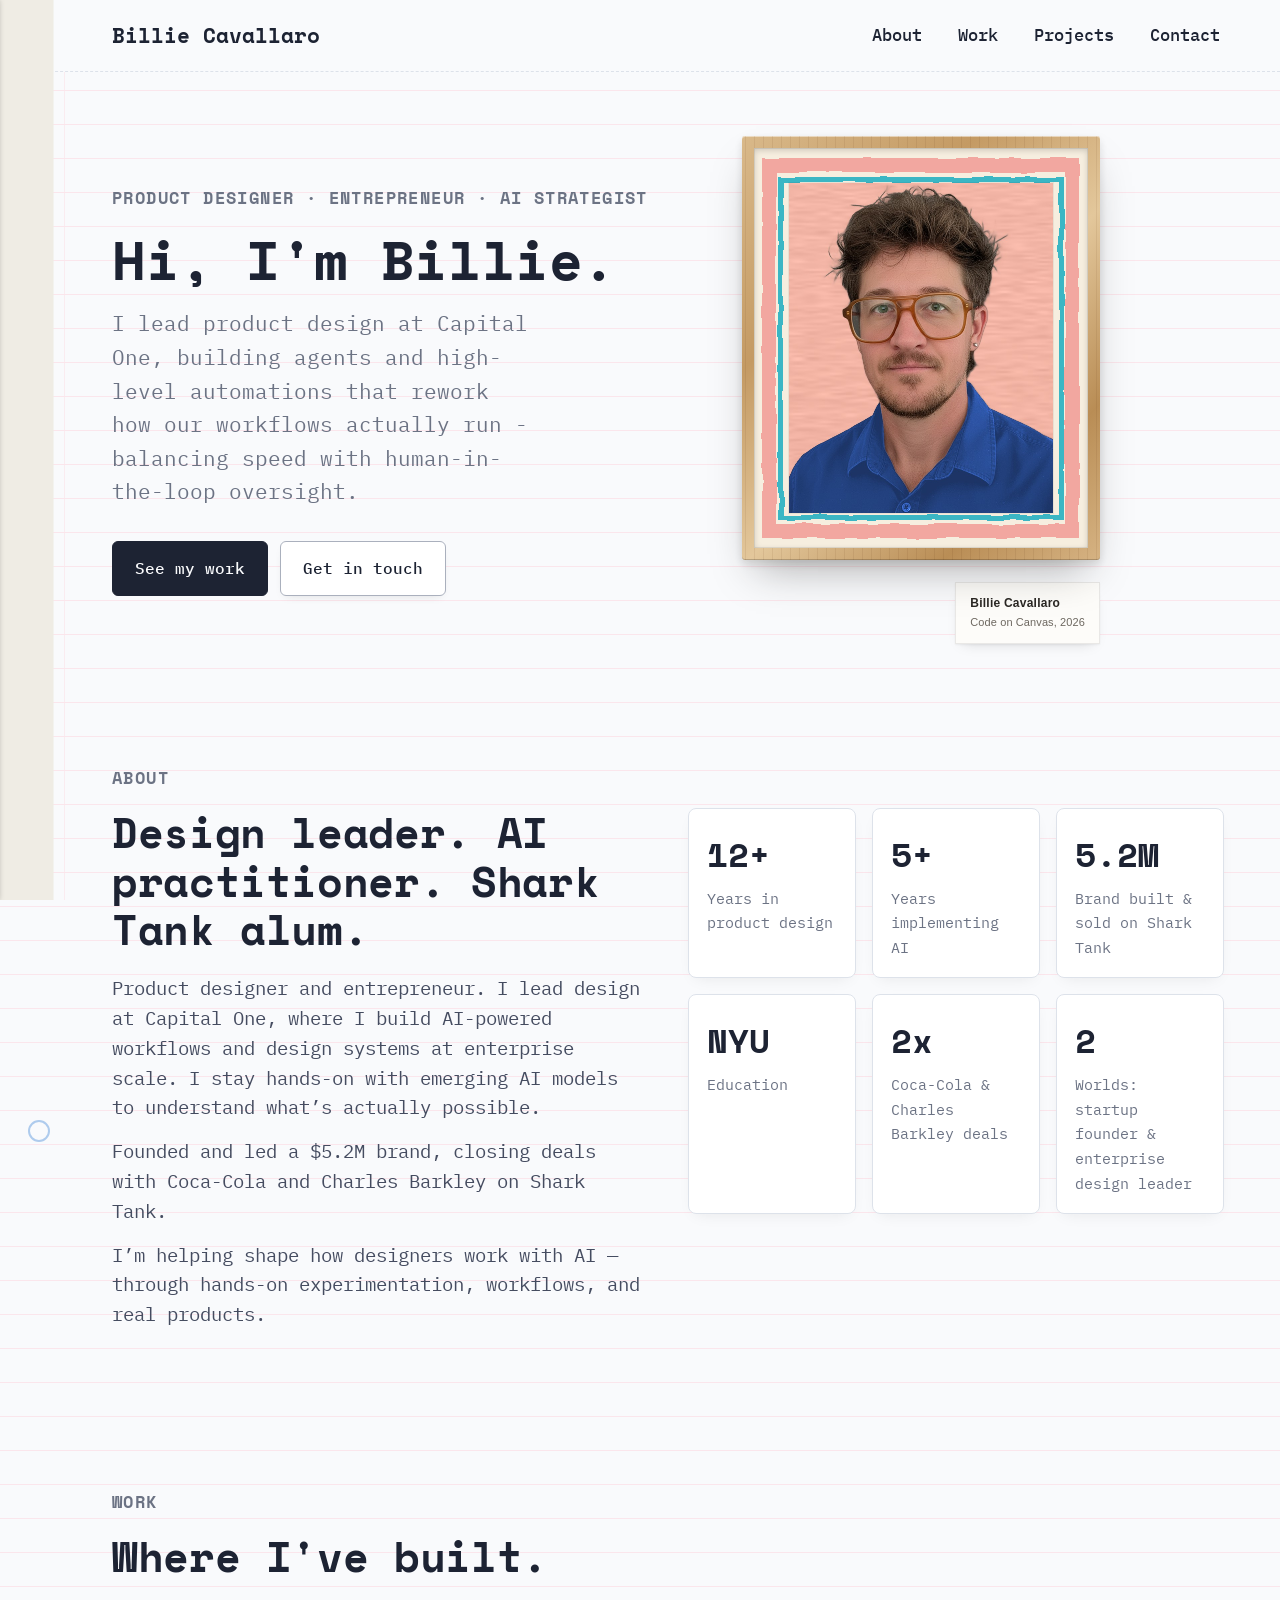
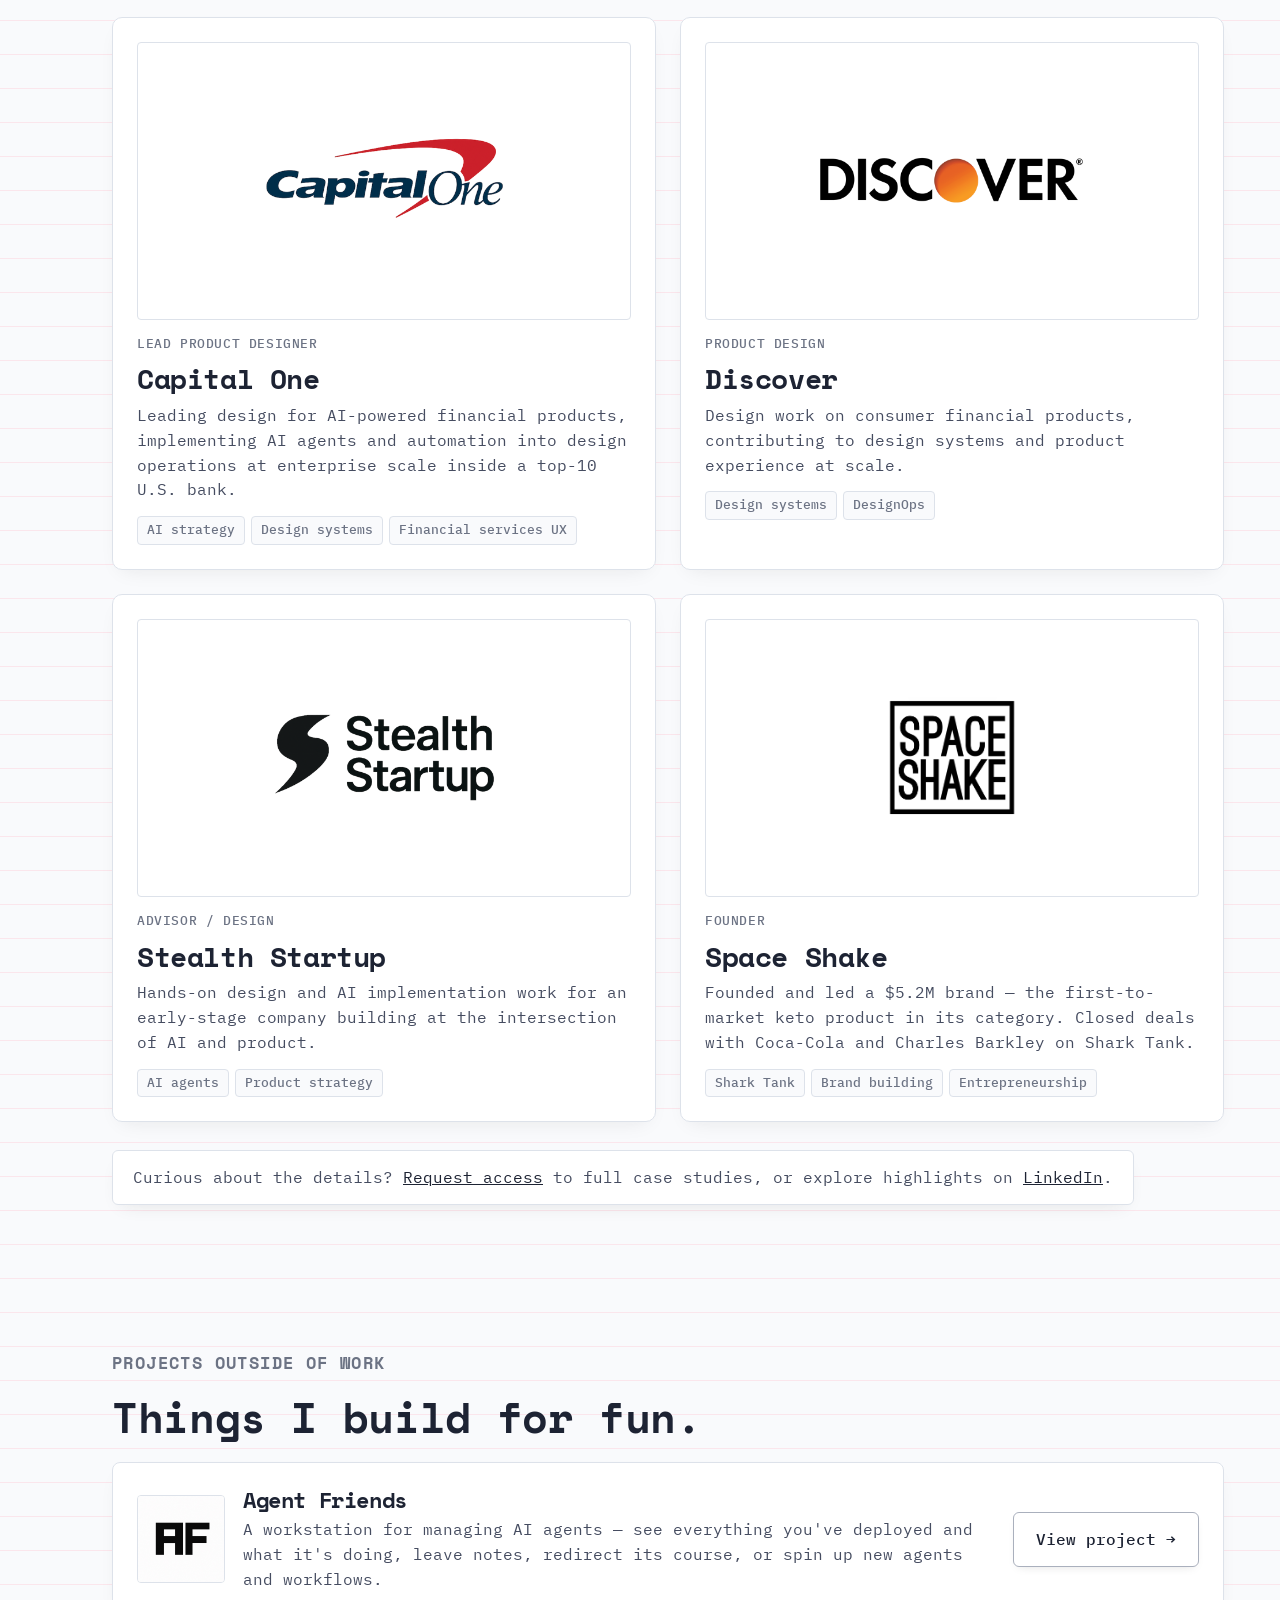
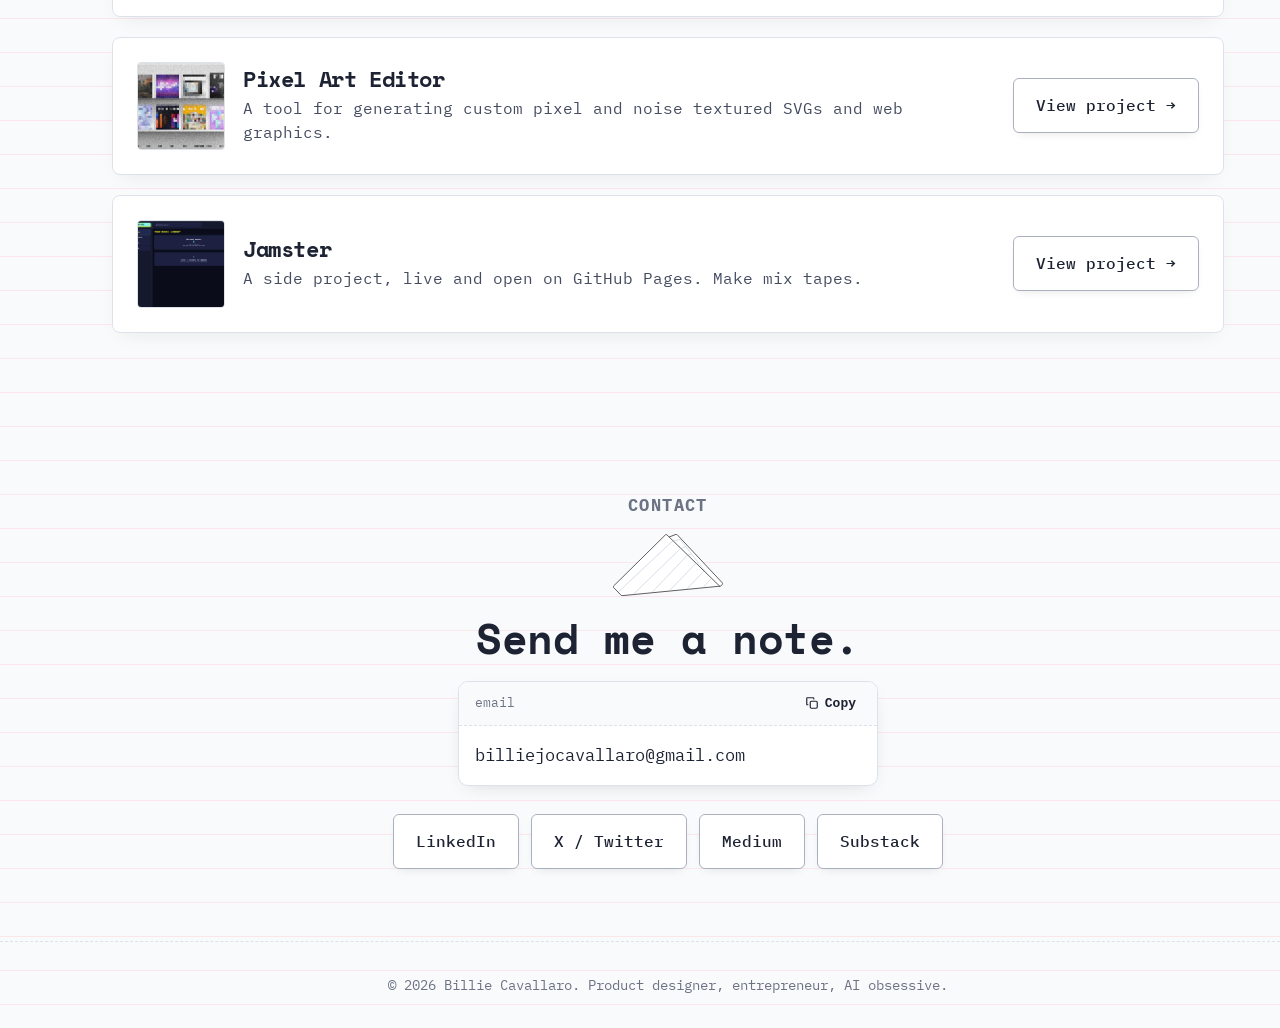
==== commit 8ac1fc7c: "Add copy-email card to contact section and link "Request access" - Replace the dashed "Send Me a Not" ====
--- a/index.html
+++ b/index.html
@@ -418,7 +418,7 @@
           </div>
         </article>
       </div>
-      <p class="case-study-note"><span class="sticky-note">Curious about the details? Request access to full case studies, or explore highlights on <a href="https://www.linkedin.com/in/billiecavallaro/" target="_blank" rel="noopener">LinkedIn</a>.</span></p>
+      <p class="case-study-note"><span class="sticky-note">Curious about the details? <a href="#contact">Request access</a> to full case studies, or explore highlights on <a href="https://www.linkedin.com/in/billiecavallaro/" target="_blank" rel="noopener">LinkedIn</a>.</span></p>
     </div>
   </section>
 
@@ -475,7 +475,17 @@
         <img class="paper-football" id="football" src="assets/images/Paper-football.svg" alt="" aria-hidden="true">
       </button>
       <h2 data-reveal>Send me a note.</h2>
-      <p class="note-box" data-reveal>Send Me a Note &gt; <a href="mailto:billiejocavallaro@gmail.com">billiejocavallaro@gmail.com</a></p>
+      <div class="email-copy" data-reveal>
+        <div class="email-copy__head">
+          <span class="email-copy__label">email</span>
+          <button type="button" class="email-copy__btn" id="copyEmailBtn" data-email="billiejocavallaro@gmail.com" aria-label="Copy email address">
+            <svg width="14" height="14" viewBox="0 0 24 24" fill="none" stroke="currentColor" stroke-width="2" stroke-linecap="round" stroke-linejoin="round" aria-hidden="true"><rect x="9" y="9" width="12" height="12" rx="2"></rect><path d="M5 15H4a1 1 0 0 1-1-1V4a1 1 0 0 1 1-1h10a1 1 0 0 1 1 1v1"></path></svg>
+            <span class="email-copy__btn-text">Copy</span>
+          </button>
+        </div>
+        <a class="email-copy__address" href="mailto:billiejocavallaro@gmail.com">billiejocavallaro@gmail.com</a>
+        <span class="visually-hidden" id="copyStatus" role="status" aria-live="polite"></span>
+      </div>
       <div class="social-row" data-reveal style="transition-delay:0.1s;">
         <a class="btn-outline" href="https://www.linkedin.com/in/billiecavallaro/" target="_blank" rel="noopener">LinkedIn</a>
         <a class="btn-outline" href="https://x.com/BillieCavallaro" target="_blank" rel="noopener">X / Twitter</a>
@@ -562,6 +572,39 @@
       plane.classList.add('is-flying');
     }
   }
+
+  // Copy email button in the contact section
+  var copyBtn = document.getElementById('copyEmailBtn');
+  if (copyBtn) {
+    var copyText = copyBtn.querySelector('.email-copy__btn-text');
+    var copyStatus = document.getElementById('copyStatus');
+    var copyTimer;
+    function fallbackCopy(text) {
+      var ta = document.createElement('textarea');
+      ta.value = text; ta.setAttribute('readonly', '');
+      ta.style.position = 'absolute'; ta.style.left = '-9999px';
+      document.body.appendChild(ta); ta.select();
+      try { document.execCommand('copy'); } catch (err) {}
+      document.body.removeChild(ta);
+    }
+    copyBtn.addEventListener('click', function () {
+      var email = copyBtn.getAttribute('data-email');
+      var done = function () {
+        copyBtn.classList.add('is-copied');
+        copyText.textContent = 'Copied';
+        if (copyStatus) copyStatus.textContent = 'Email address copied to clipboard';
+        clearTimeout(copyTimer);
+        copyTimer = setTimeout(function () {
+          copyBtn.classList.remove('is-copied');
+          copyText.textContent = 'Copy';
+          if (copyStatus) copyStatus.textContent = '';
+        }, 1800);
+      };
+      if (navigator.clipboard && window.isSecureContext) {
+        navigator.clipboard.writeText(email).then(done, function () { fallbackCopy(email); done(); });
+      } else { fallbackCopy(email); done(); }
+    });
+  }
 </script>
 
 </body>
--- a/assets/css/styles.css
+++ b/assets/css/styles.css
@@ -449,15 +449,59 @@
   .paper-football.is-flicking { animation: none; }
 }
 .contact-band p { color: var(--muted); margin-top: 14px; font-family: 'IBM Plex Mono', monospace; font-size: clamp(15px, 0.3vw + 13.5px, 18px); }
-.note-box {
-  display: inline-block;
-  margin-top: 10px;
-  border: 1px dashed var(--hairline);
-  border-radius: 4px;
-  padding: 10px 18px;
-  font-family: 'IBM Plex Mono', monospace;
-  font-size: clamp(13px, 0.2vw + 12.5px, 15.5px);
-  background: var(--card);
+/* Copy-email card (light theme) */
+.email-copy {
+  max-width: 420px;
+  margin: 18px auto 0;
+  background: var(--card);
+  border: 1px solid var(--hairline);
+  border-radius: 10px;
+  box-shadow: 0 6px 18px -10px rgba(33,31,28,0.22);
+  text-align: left;
+  overflow: hidden;
+}
+.email-copy__head {
+  display: flex;
+  align-items: center;
+  justify-content: space-between;
+  padding: 8px 10px 8px 16px;
+  border-bottom: 1px dashed var(--hairline);
+  background: var(--paper);
+}
+.email-copy__label {
+  font-family: 'IBM Plex Mono', monospace;
+  font-size: 13px;
+  color: var(--muted);
+}
+.email-copy__btn {
+  display: inline-flex;
+  align-items: center;
+  gap: 6px;
+  font-family: 'IBM Plex Mono', monospace;
+  font-size: 13px;
+  font-weight: 600;
+  color: var(--ink);
+  background: transparent;
+  border: 1px solid transparent;
+  border-radius: 6px;
+  padding: 5px 10px;
+  transition: background 0.15s ease, border-color 0.15s ease, color 0.15s ease;
+}
+.email-copy__btn:hover { background: var(--card); border-color: var(--hairline); }
+.email-copy__btn:focus-visible { outline: 2px solid var(--hole-color); outline-offset: 2px; }
+.email-copy__btn.is-copied { color: #1f7a4d; }
+.email-copy__address {
+  display: block;
+  padding: 16px;
+  font-family: 'IBM Plex Mono', monospace;
+  font-size: clamp(14px, 0.3vw + 13px, 17px);
+  color: var(--ink);
+  word-break: break-all;
+}
+.email-copy__address:hover { text-decoration: underline; text-underline-offset: 3px; }
+.visually-hidden {
+  position: absolute; width: 1px; height: 1px; padding: 0; margin: -1px;
+  overflow: hidden; clip: rect(0 0 0 0); white-space: nowrap; border: 0;
 }
 .social-row {
   display: flex;
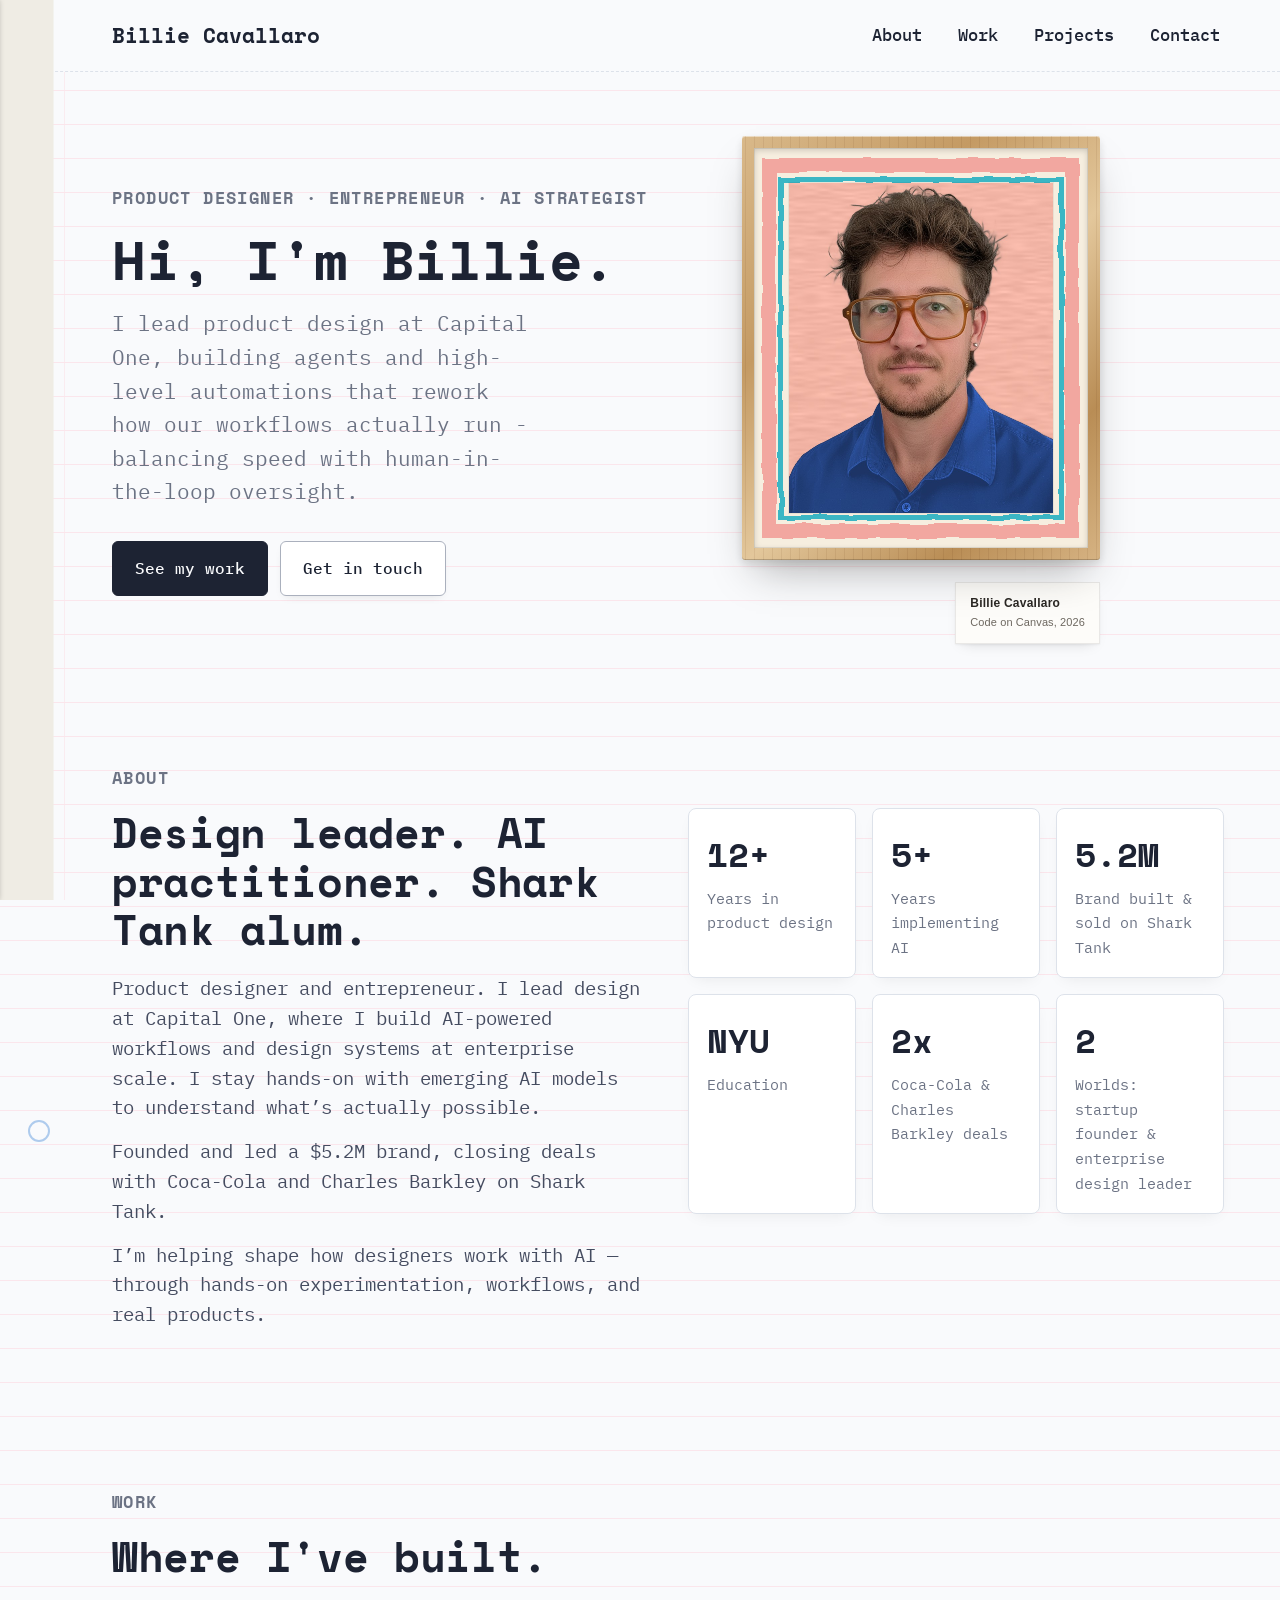
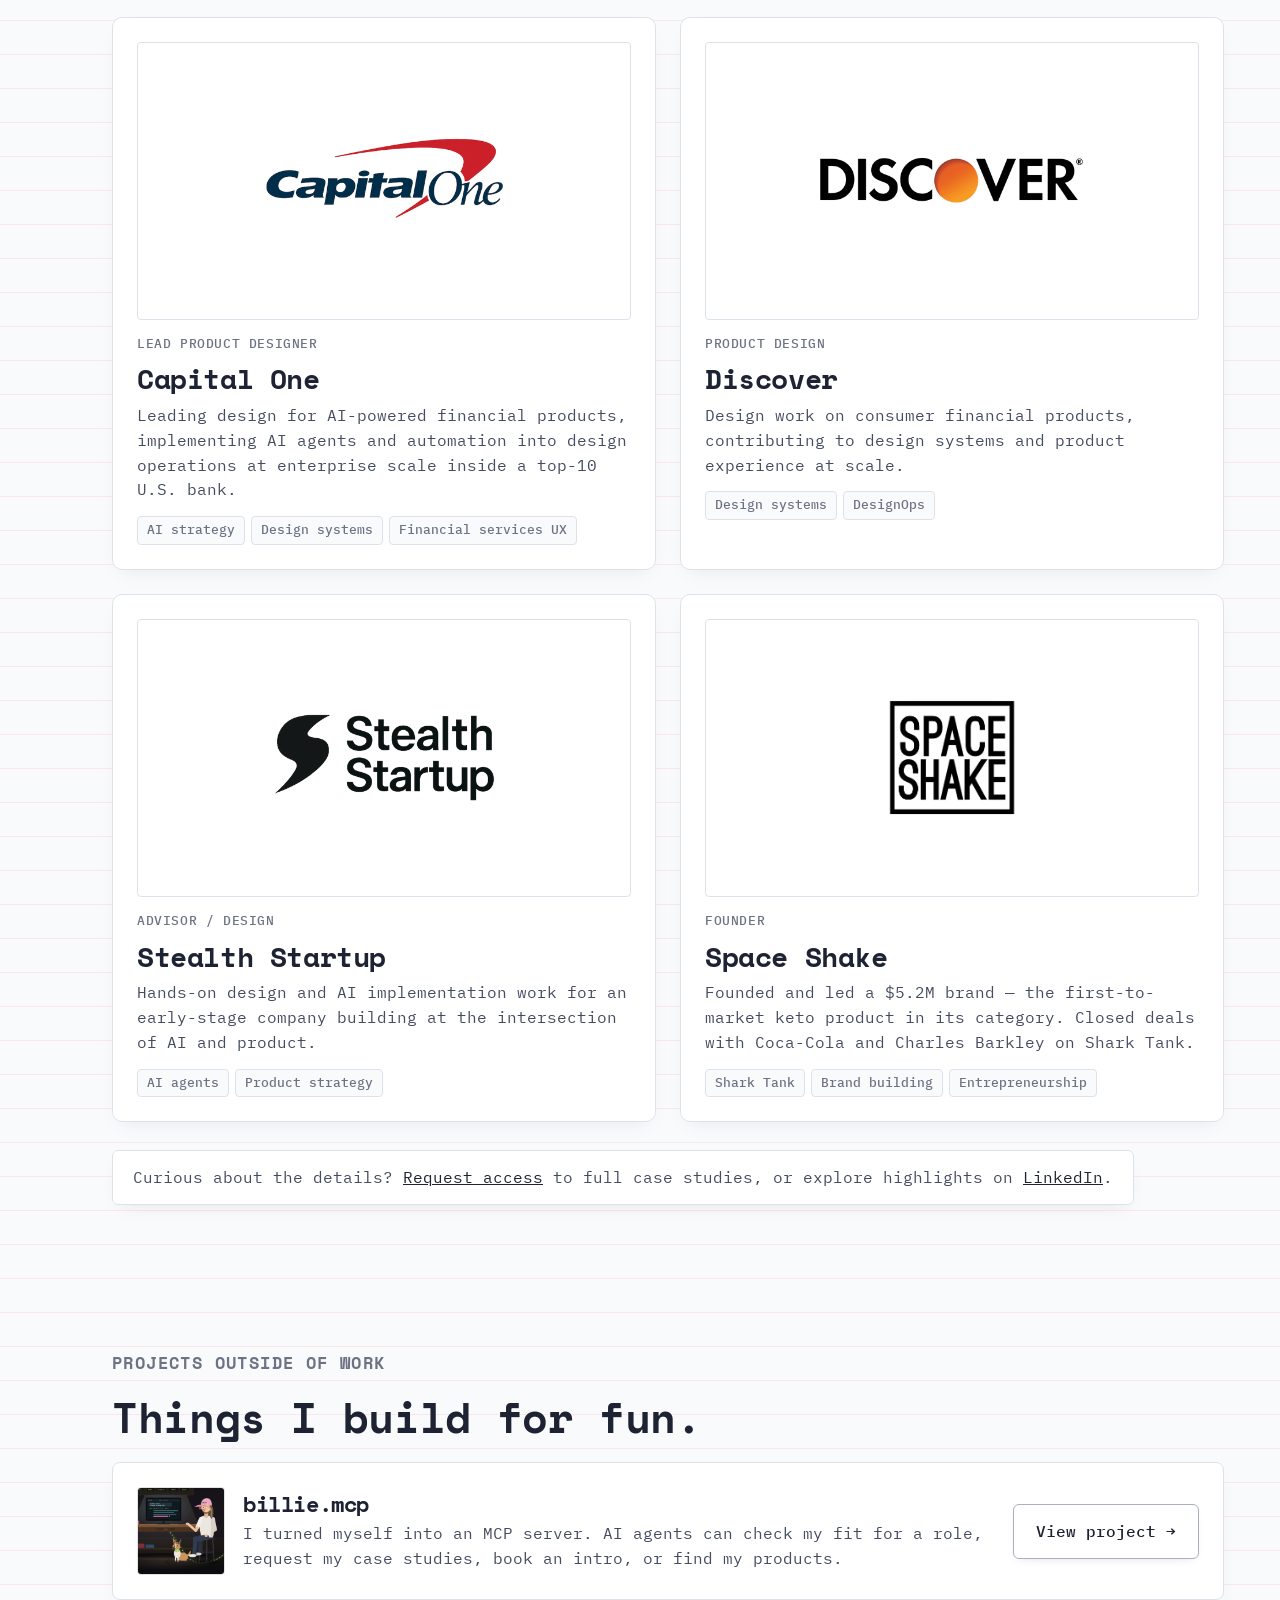
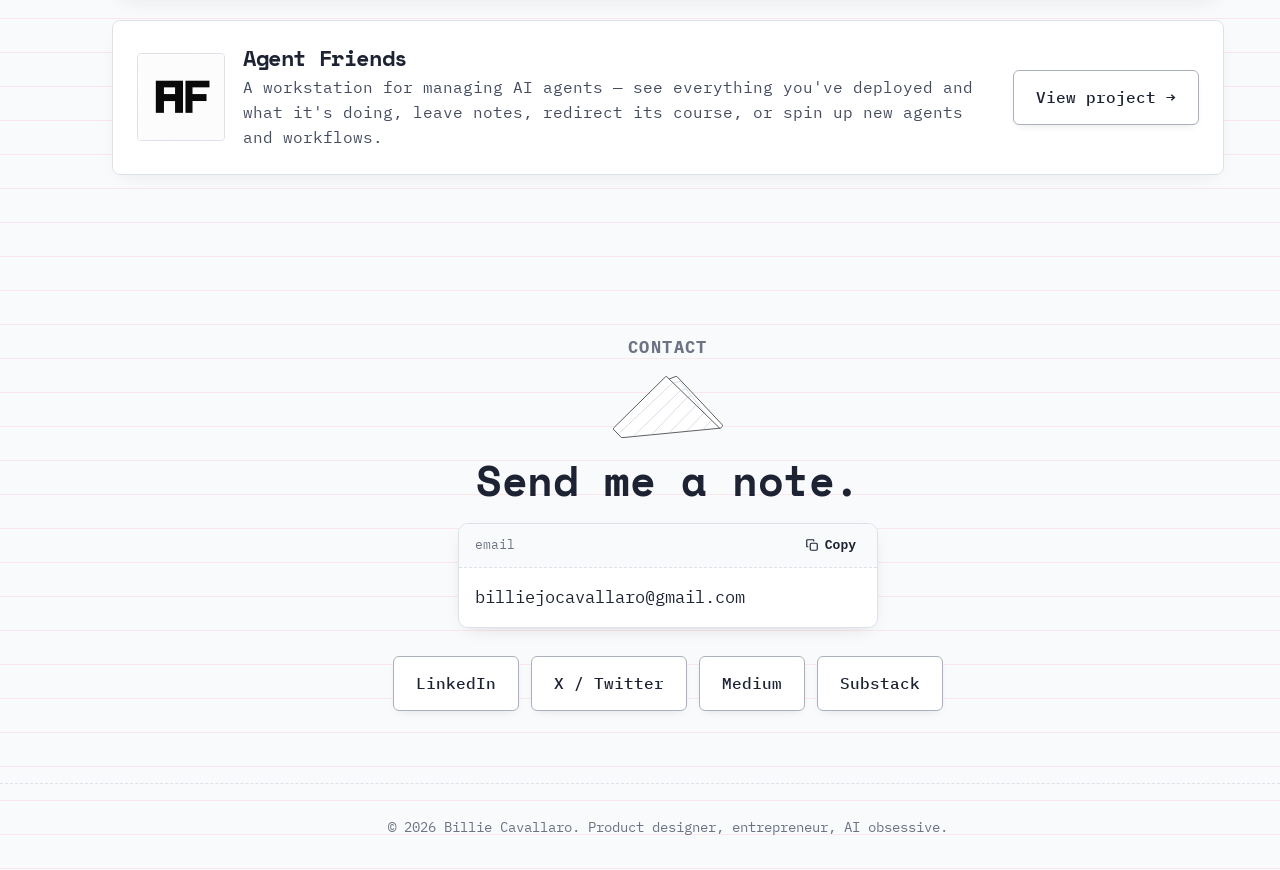
==== commit 474b9ddc: "Feature billie.mcp in projects; trim to the two strongest - Add billie.mcp as the lead project card " ====
--- a/index.html
+++ b/index.html
@@ -429,6 +429,19 @@
       <div class="project-card" data-reveal>
         <div class="project-card-body">
           <div class="project-thumb">
+            <img src="assets/images/project-billie-mcp.png" alt="Illustration of Billie and his dog Cash in a garage studio, with a monitor showing an AI agent asking billie.mcp a question" loading="lazy"
+                 onerror="this.parentElement.remove();">
+          </div>
+          <div>
+            <h3>billie.mcp</h3>
+            <p>I turned myself into an MCP server. AI agents can check my fit for a role, request my case studies, book an intro, or find my products.</p>
+          </div>
+        </div>
+        <a class="btn-outline" href="https://github.com/Billiecavallaro/ai-design" target="_blank" rel="noopener">View project →</a>
+      </div>
+      <div class="project-card" data-reveal style="transition-delay:0.06s;">
+        <div class="project-card-body">
+          <div class="project-thumb">
             <img src="assets/images/AF.jpg" alt="Agent Friends project screenshot" loading="lazy"
                  onerror="this.parentElement.remove();">
           </div>
@@ -438,32 +451,6 @@
           </div>
         </div>
         <a class="btn-outline" href="https://billiecavallaro.github.io/AgentFriends/deploy/" target="_blank" rel="noopener">View project →</a>
-      </div>
-      <div class="project-card" data-reveal style="transition-delay:0.06s;">
-        <div class="project-card-body">
-          <div class="project-thumb">
-            <img src="assets/images/project-pixel-art.png" alt="Pixel Art Editor project screenshot" loading="lazy"
-                 onerror="this.parentElement.remove();">
-          </div>
-          <div>
-            <h3>Pixel Art Editor</h3>
-            <p>A tool for generating custom pixel and noise textured SVGs and web graphics.</p>
-          </div>
-        </div>
-        <a class="btn-outline" href="https://billiecavallaro.github.io/pixel-and-noise/" target="_blank" rel="noopener">View project →</a>
-      </div>
-      <div class="project-card" data-reveal style="transition-delay:0.12s;">
-        <div class="project-card-body">
-          <div class="project-thumb">
-            <img src="assets/images/project-jamster.png" alt="Jamster project screenshot" loading="lazy"
-                 onerror="this.parentElement.remove();">
-          </div>
-          <div>
-            <h3>Jamster</h3>
-            <p>A side project, live and open on GitHub Pages. Make mix tapes.</p>
-          </div>
-        </div>
-        <a class="btn-outline" href="https://billiecavallaro.github.io/Jamster/" target="_blank" rel="noopener">View project →</a>
       </div>
     </div>
   </section>
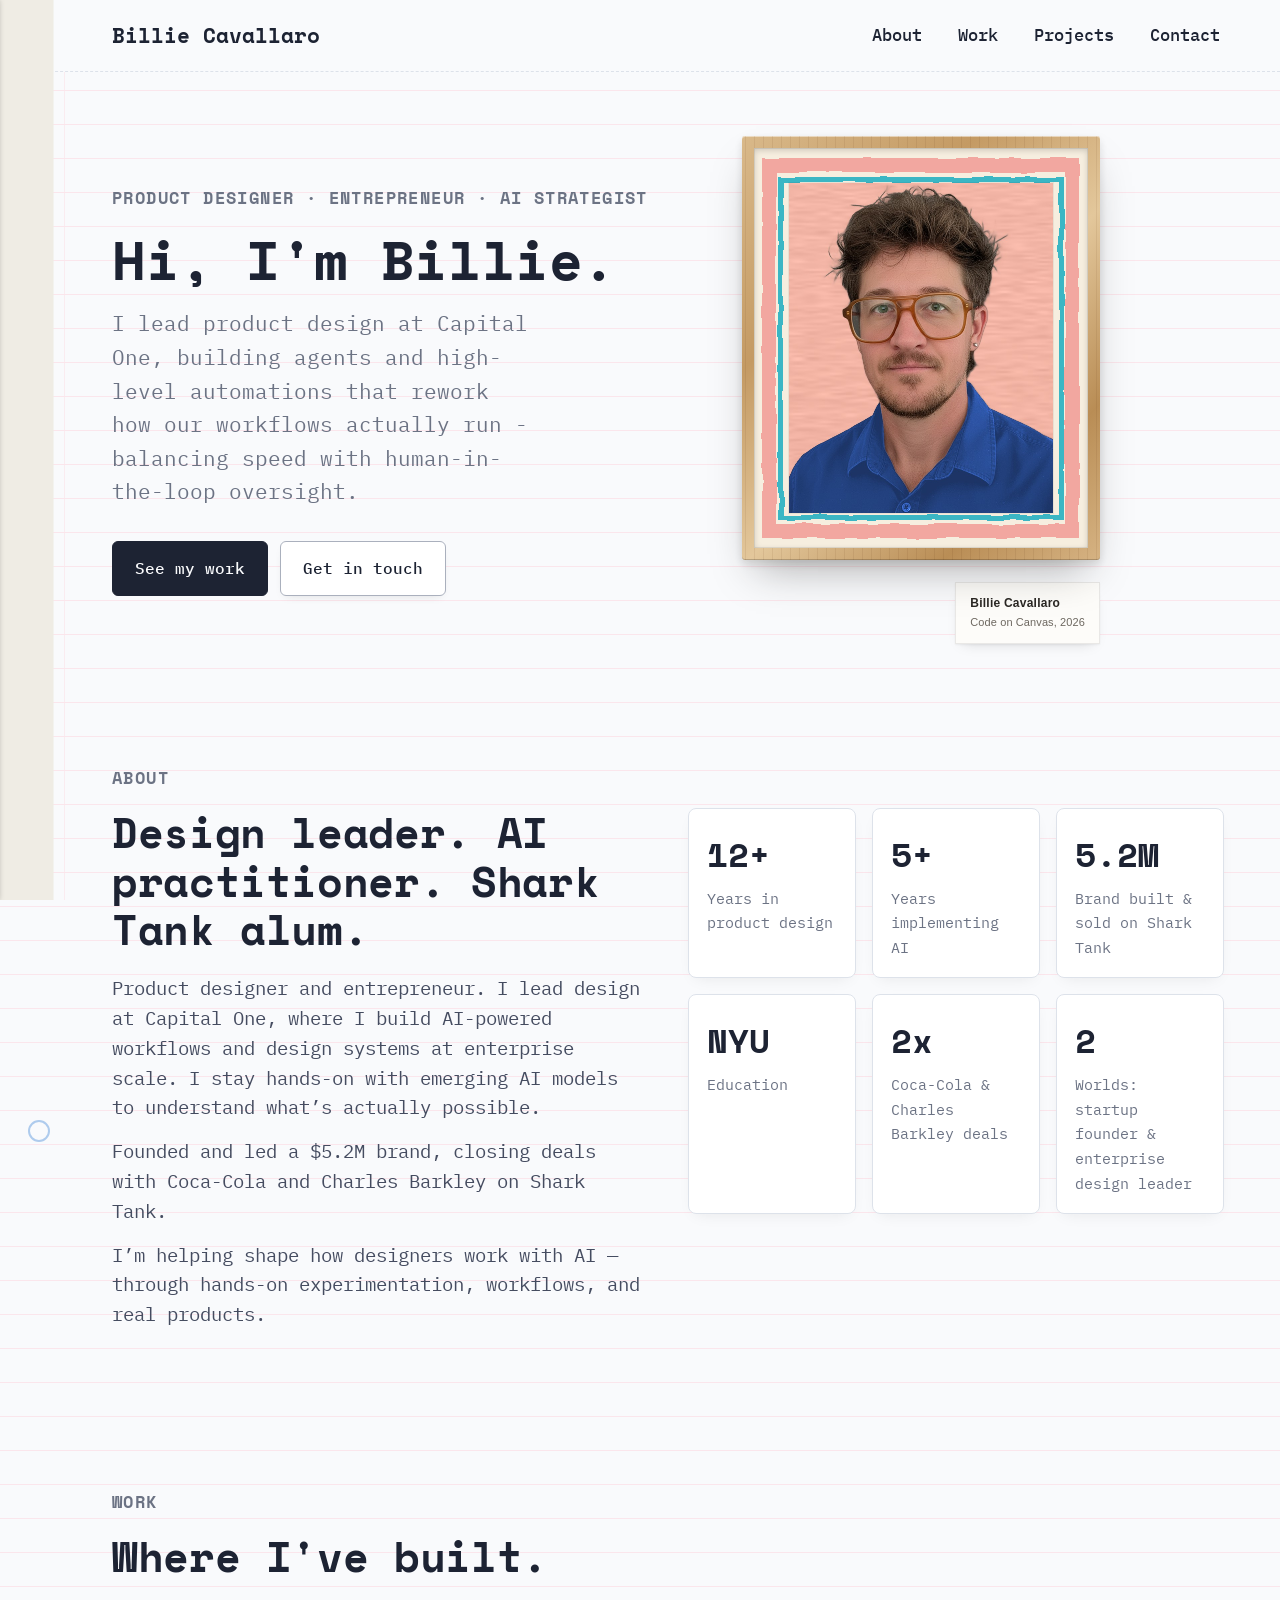
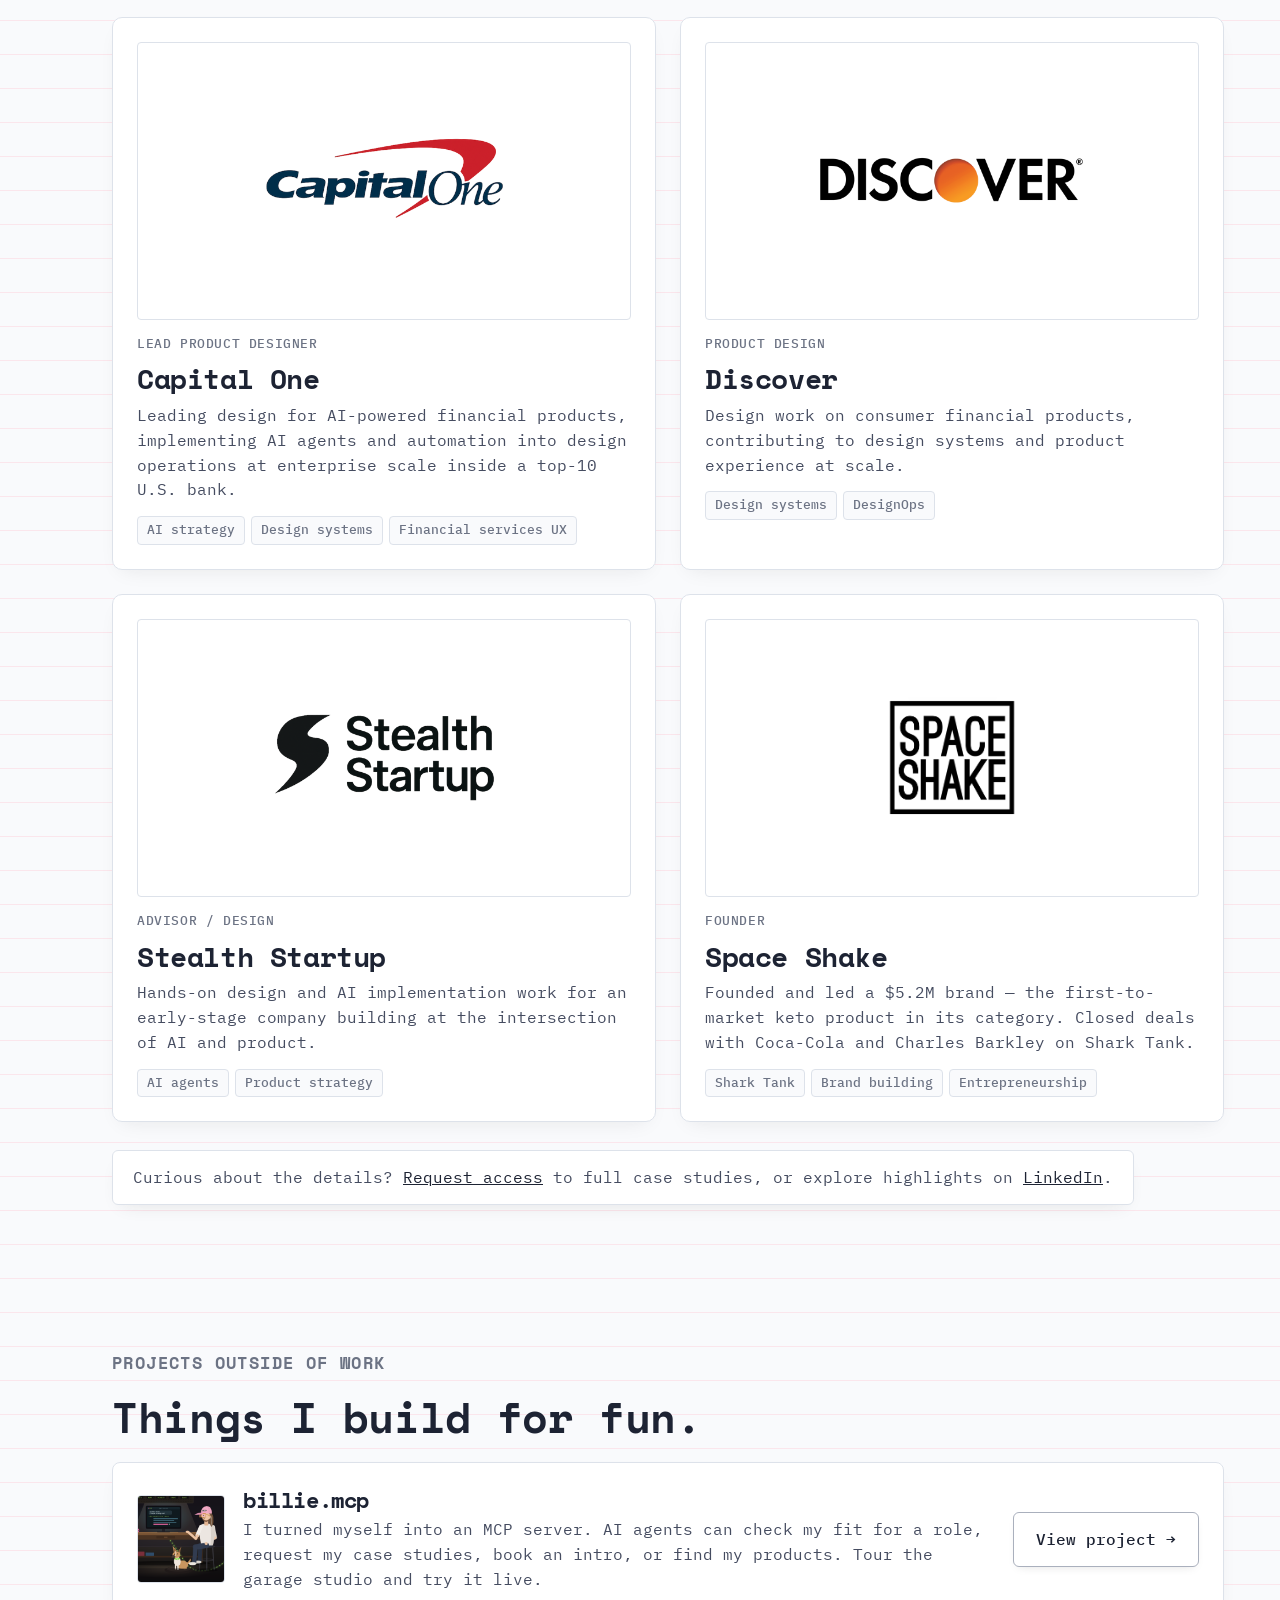
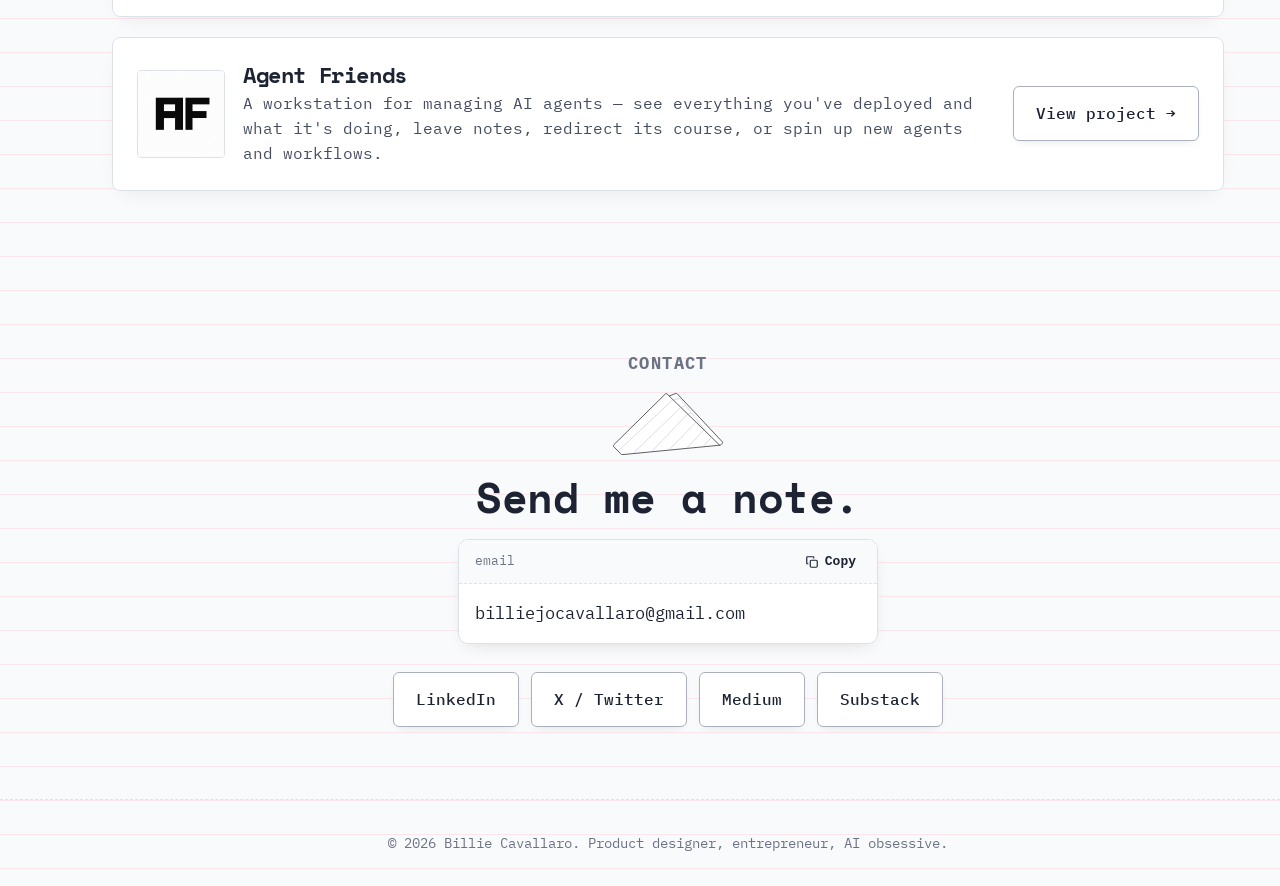
==== commit 9314ddce: "Point billie.mcp card at its live GitHub Pages homepage Co-Authored-By: Claude Opus 5.5 <noreply@ant" ====
--- a/index.html
+++ b/index.html
@@ -434,10 +434,10 @@
           </div>
           <div>
             <h3>billie.mcp</h3>
-            <p>I turned myself into an MCP server. AI agents can check my fit for a role, request my case studies, book an intro, or find my products.</p>
+            <p>I turned myself into an MCP server. AI agents can check my fit for a role, request my case studies, book an intro, or find my products. Tour the garage studio and try it live.</p>
           </div>
         </div>
-        <a class="btn-outline" href="https://github.com/Billiecavallaro/ai-design" target="_blank" rel="noopener">View project →</a>
+        <a class="btn-outline" href="https://billiecavallaro.github.io/AI-Design/" target="_blank" rel="noopener">View project →</a>
       </div>
       <div class="project-card" data-reveal style="transition-delay:0.06s;">
         <div class="project-card-body">
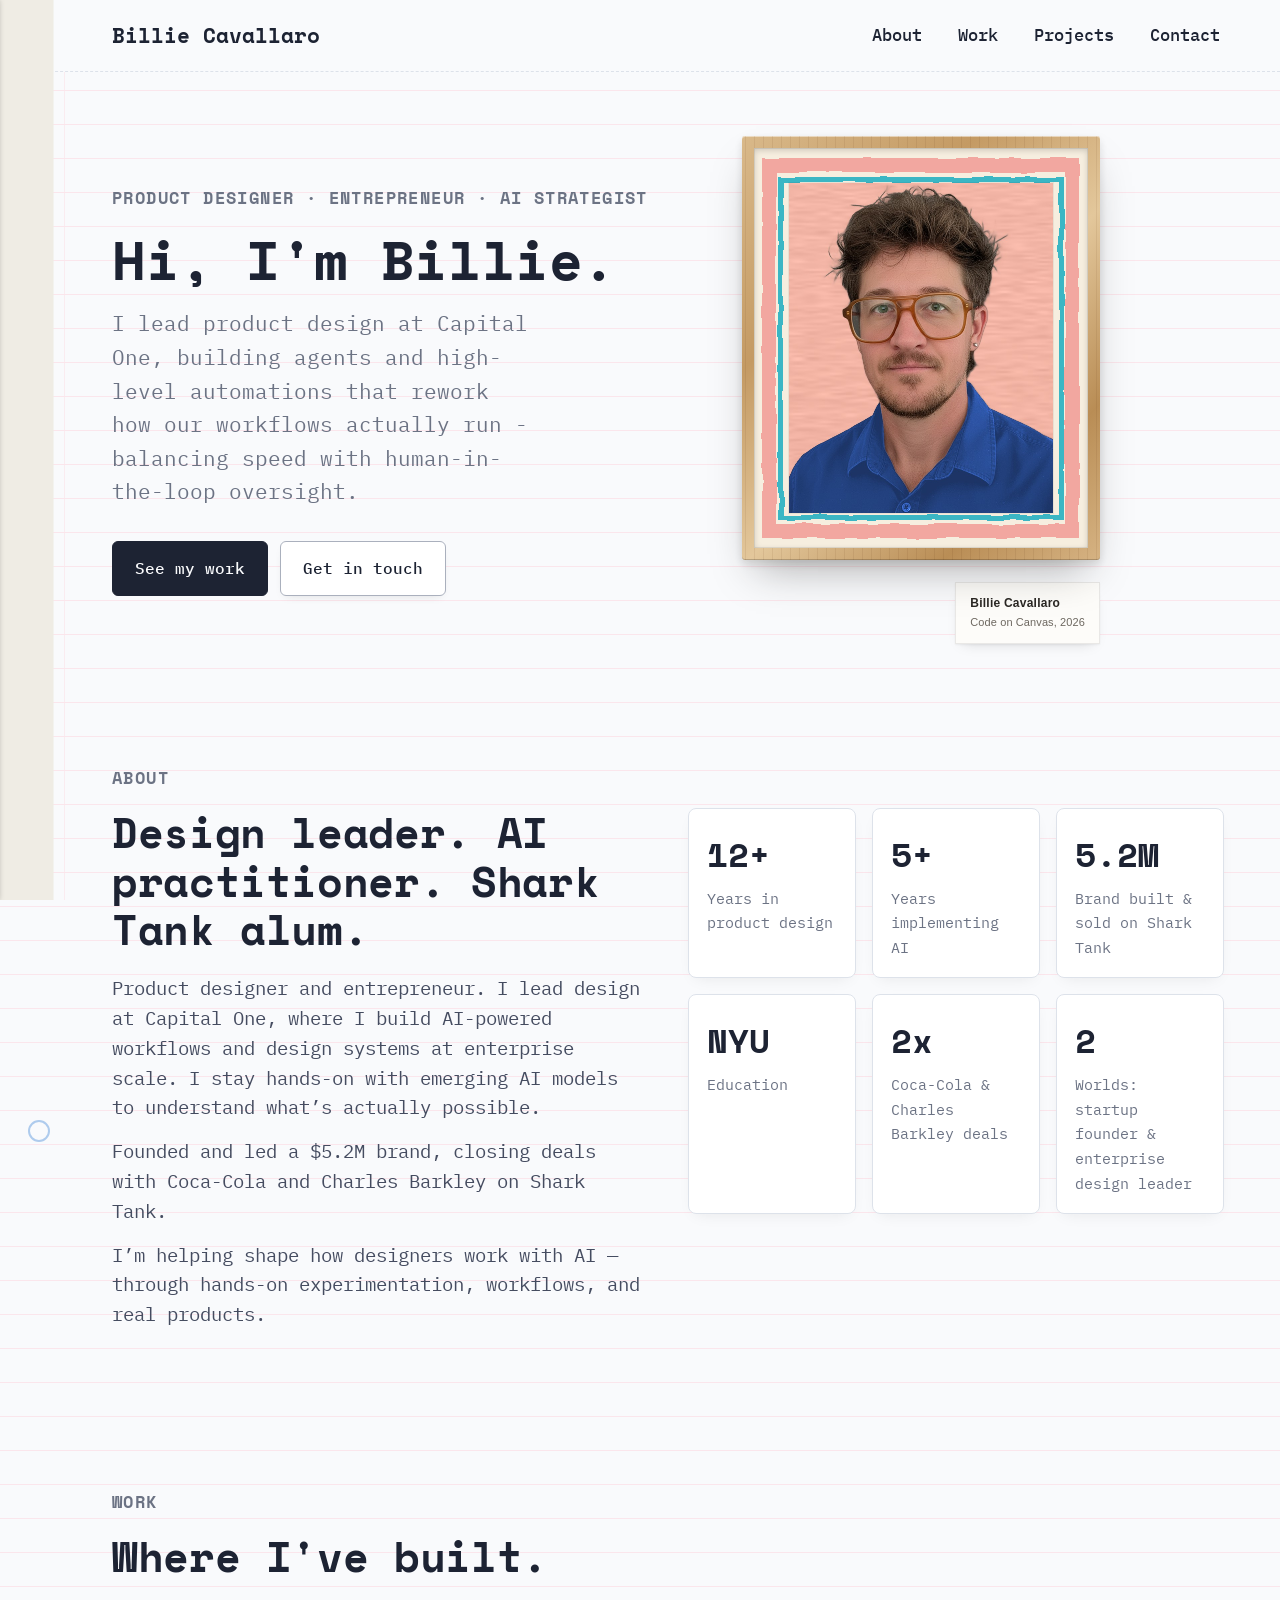
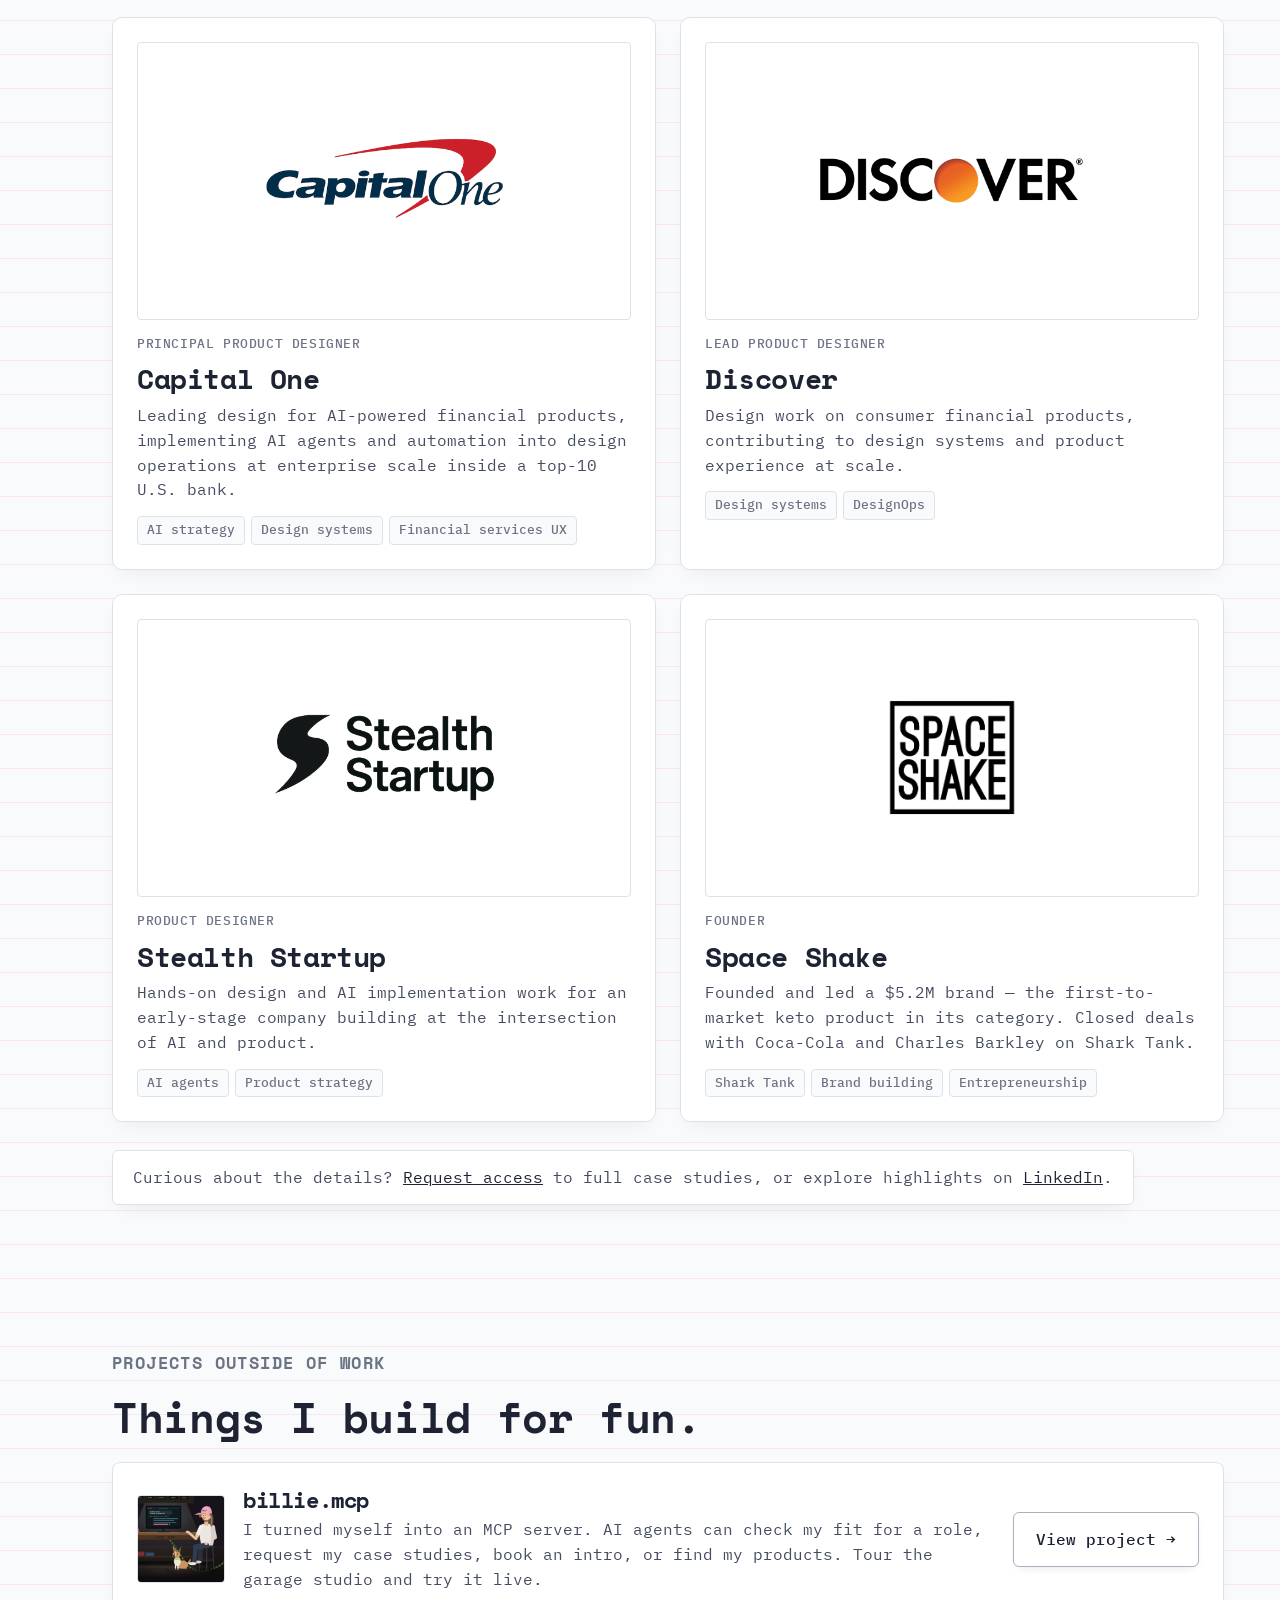
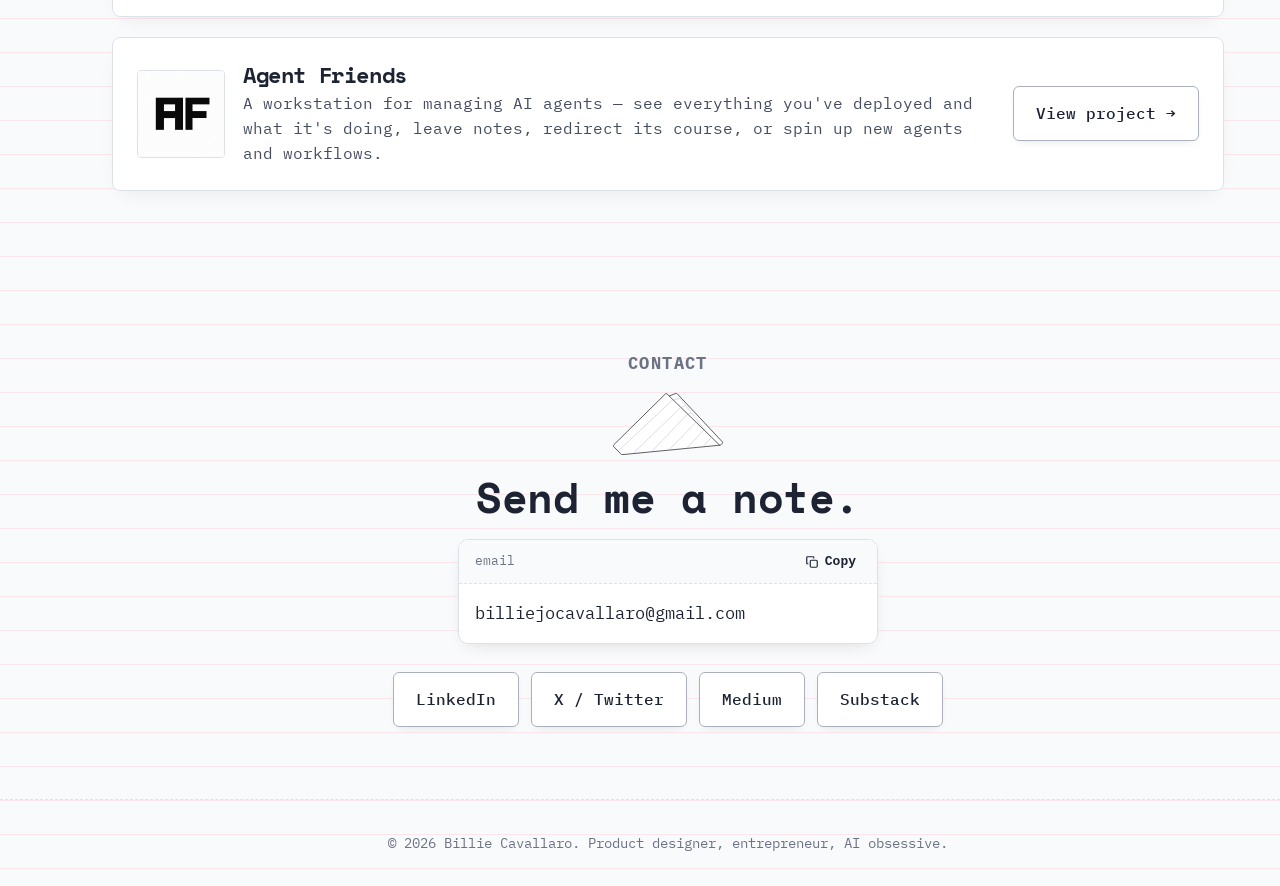
==== commit 18e19914: "Update role titles on work cards and metadata - Capital One: Principal Product Designer - Discover: " ====
--- a/index.html
+++ b/index.html
@@ -5,7 +5,7 @@
 <meta name="viewport" content="width=device-width, initial-scale=1">
 
 <title>Billie Cavallaro — Product Designer, AI Strategist, Shark Tank Alumnus</title>
-<meta name="description" content="Lead product designer at Capital One with 10+ years in AI. Shark Tank alumnus who built a $5.2M brand with Coca-Cola and Charles Barkley. Teaching designers how to actually use AI.">
+<meta name="description" content="Principal product designer at Capital One with 10+ years in AI. Shark Tank alumnus who built a $5.2M brand with Coca-Cola and Charles Barkley. Teaching designers how to actually use AI.">
 <meta name="author" content="Billie Cavallaro">
 <meta name="robots" content="index, follow">
 <link rel="canonical" href="https://www.billiecavallaro.com/">
@@ -14,14 +14,14 @@
 <meta property="og:type" content="website">
 <meta property="og:url" content="https://www.billiecavallaro.com/">
 <meta property="og:title" content="Billie Cavallaro — Product Designer, AI Strategist, Shark Tank Alumnus">
-<meta property="og:description" content="Lead product designer at Capital One with 10+ years in AI. Shark Tank alumnus who built a $5.2M brand with Coca-Cola and Charles Barkley. Teaching designers how to actually use AI.">
+<meta property="og:description" content="Principal product designer at Capital One with 10+ years in AI. Shark Tank alumnus who built a $5.2M brand with Coca-Cola and Charles Barkley. Teaching designers how to actually use AI.">
 <meta property="og:image" content="https://www.billiecavallaro.com/assets/images/og-cover.png">
 <meta property="og:site_name" content="Billie Cavallaro">
 
 <!-- Twitter -->
 <meta name="twitter:card" content="summary_large_image">
 <meta name="twitter:title" content="Billie Cavallaro — Product Designer, AI Strategist, Shark Tank Alumnus">
-<meta name="twitter:description" content="Lead product designer at Capital One with 10+ years in AI. Shark Tank alumnus. Teaching designers how to use AI.">
+<meta name="twitter:description" content="Principal product designer at Capital One with 10+ years in AI. Shark Tank alumnus. Teaching designers how to use AI.">
 <meta name="twitter:image" content="https://www.billiecavallaro.com/assets/images/og-cover.png">
 <meta name="twitter:site" content="@billiefun">
 
@@ -38,7 +38,7 @@
   "@type": "Person",
   "name": "Billie Cavallaro",
   "url": "https://www.billiecavallaro.com",
-  "jobTitle": "Lead Product Designer",
+  "jobTitle": "Principal Product Designer",
   "description": "Lead product designer and AI strategist with 15+ years of design experience and 10+ years of hands-on AI knowledge. Shark Tank alumnus.",
   "worksFor": {
     "@type": "Organization",
@@ -368,7 +368,7 @@
             <img src="assets/images/work-capital-one.png" alt="Capital One logo" loading="lazy"
                  onerror="this.parentElement.remove();">
           </div>
-          <div class="role">Lead Product Designer</div>
+          <div class="role">Principal Product Designer</div>
           <h3>Capital One</h3>
           <p>Leading design for AI-powered financial products, implementing AI agents and automation into design operations at enterprise scale inside a top-10 U.S. bank.</p>
           <div class="tags">
@@ -382,7 +382,7 @@
             <img src="assets/images/work-discover.png" alt="Discover logo" loading="lazy"
                  onerror="this.parentElement.remove();">
           </div>
-          <div class="role">Product Design</div>
+          <div class="role">Lead Product Designer</div>
           <h3>Discover</h3>
           <p>Design work on consumer financial products, contributing to design systems and product experience at scale.</p>
           <div class="tags">
@@ -395,7 +395,7 @@
             <img src="assets/images/work-stealth.png" alt="Stealth Startup logo" loading="lazy"
                  onerror="this.parentElement.remove();">
           </div>
-          <div class="role">Advisor / Design</div>
+          <div class="role">Product Designer</div>
           <h3>Stealth Startup</h3>
           <p>Hands-on design and AI implementation work for an early-stage company building at the intersection of AI and product.</p>
           <div class="tags">
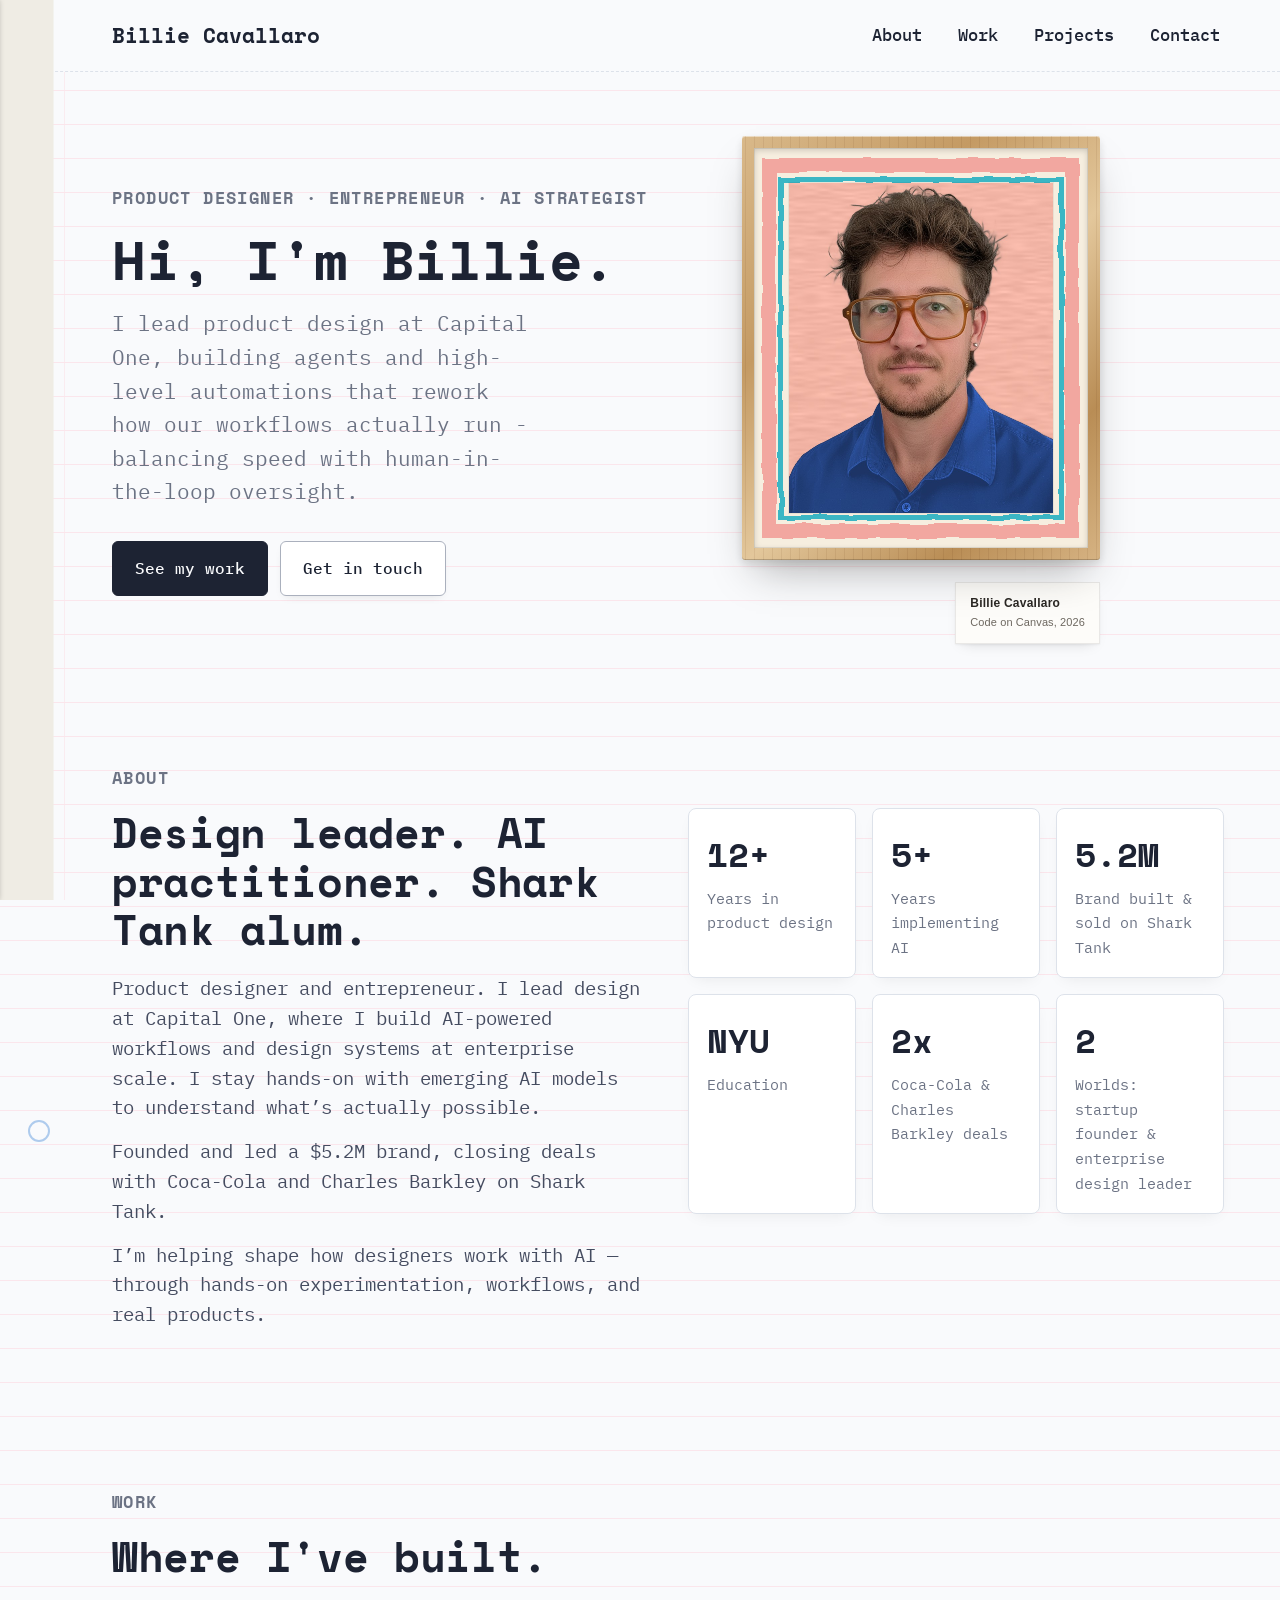
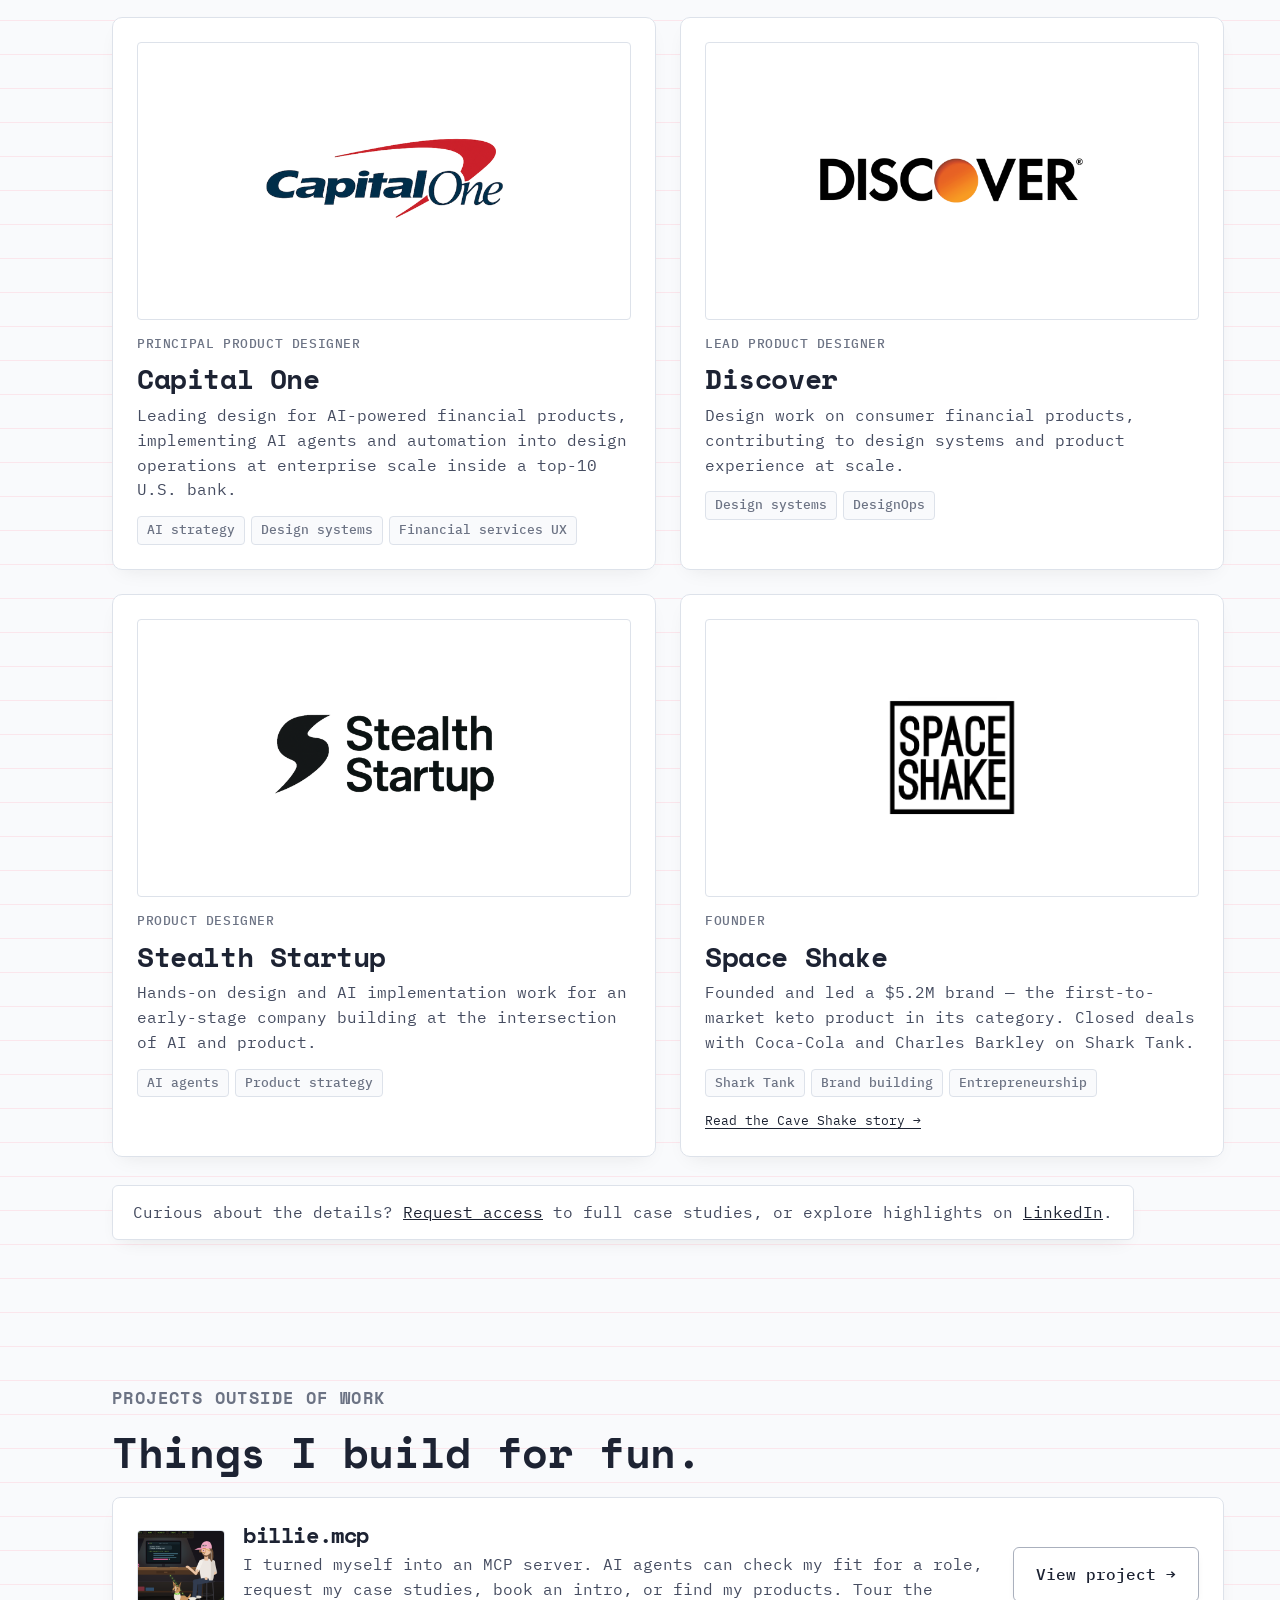
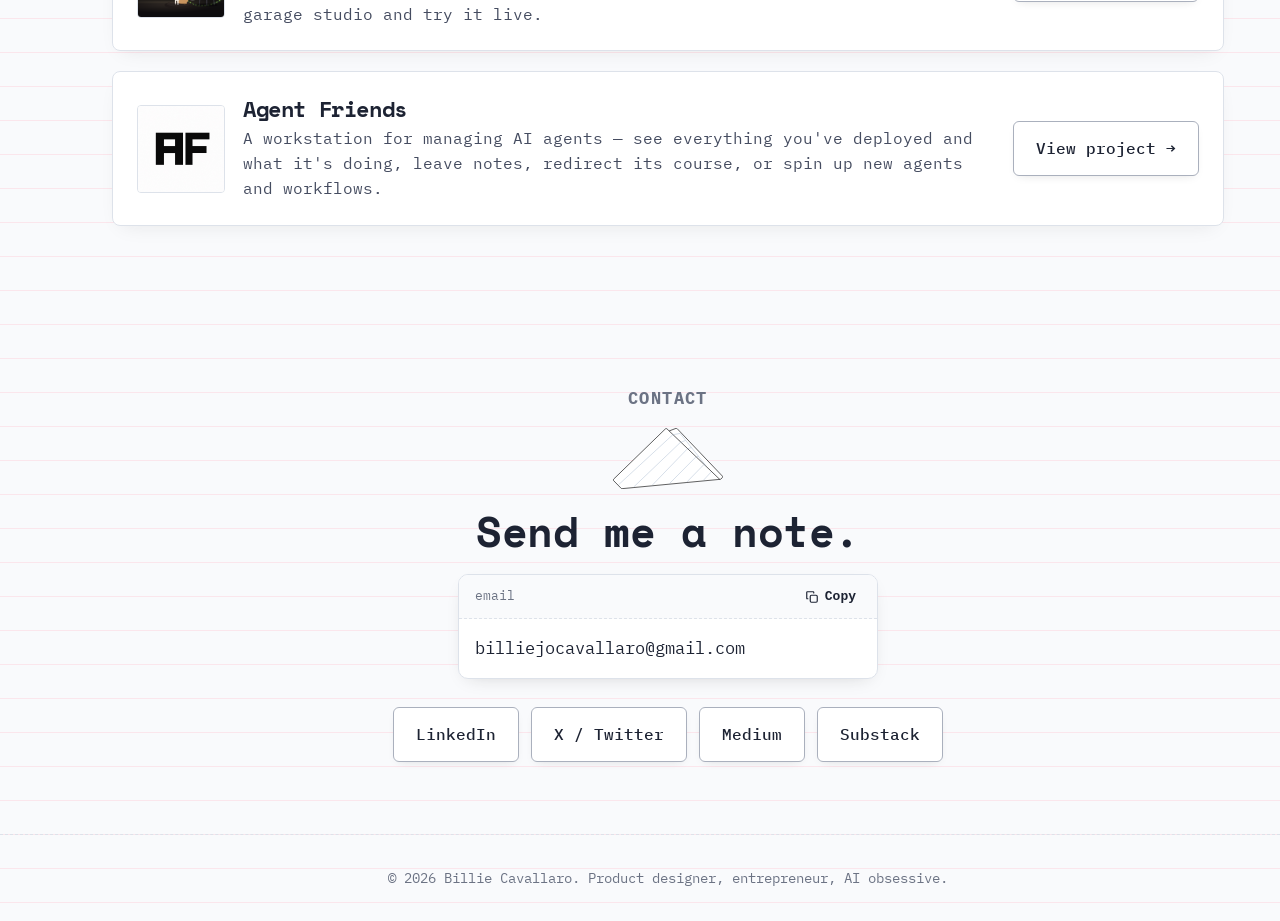
==== commit c440c9d9: "Link Cave Shake story page from Space Shake card; add page to Person JSON-LD sameAs" ====
--- a/index.html
+++ b/index.html
@@ -52,7 +52,8 @@
     "https://www.linkedin.com/in/billiecavallaro/",
     "https://x.com/BillieCavallaro",
     "https://substack.com/@billiecavallaro",
-    "https://medium.com/@billiejocavallaro"
+    "https://medium.com/@billiejocavallaro",
+    "https://billiecavallaro.github.io/cave-shake-space-shake/"
   ]
 }
 </script>
@@ -416,6 +417,7 @@
             <span class="tag">Brand building</span>
             <span class="tag">Entrepreneurship</span>
           </div>
+          <p style="margin-top:14px;font-size:13px;"><a href="https://billiecavallaro.github.io/cave-shake-space-shake/" target="_blank" rel="noopener" style="text-decoration:underline;text-underline-offset:3px;">Read the Cave Shake story &rarr;</a></p>
         </article>
       </div>
       <p class="case-study-note"><span class="sticky-note">Curious about the details? <a href="#contact">Request access</a> to full case studies, or explore highlights on <a href="https://www.linkedin.com/in/billiecavallaro/" target="_blank" rel="noopener">LinkedIn</a>.</span></p>
